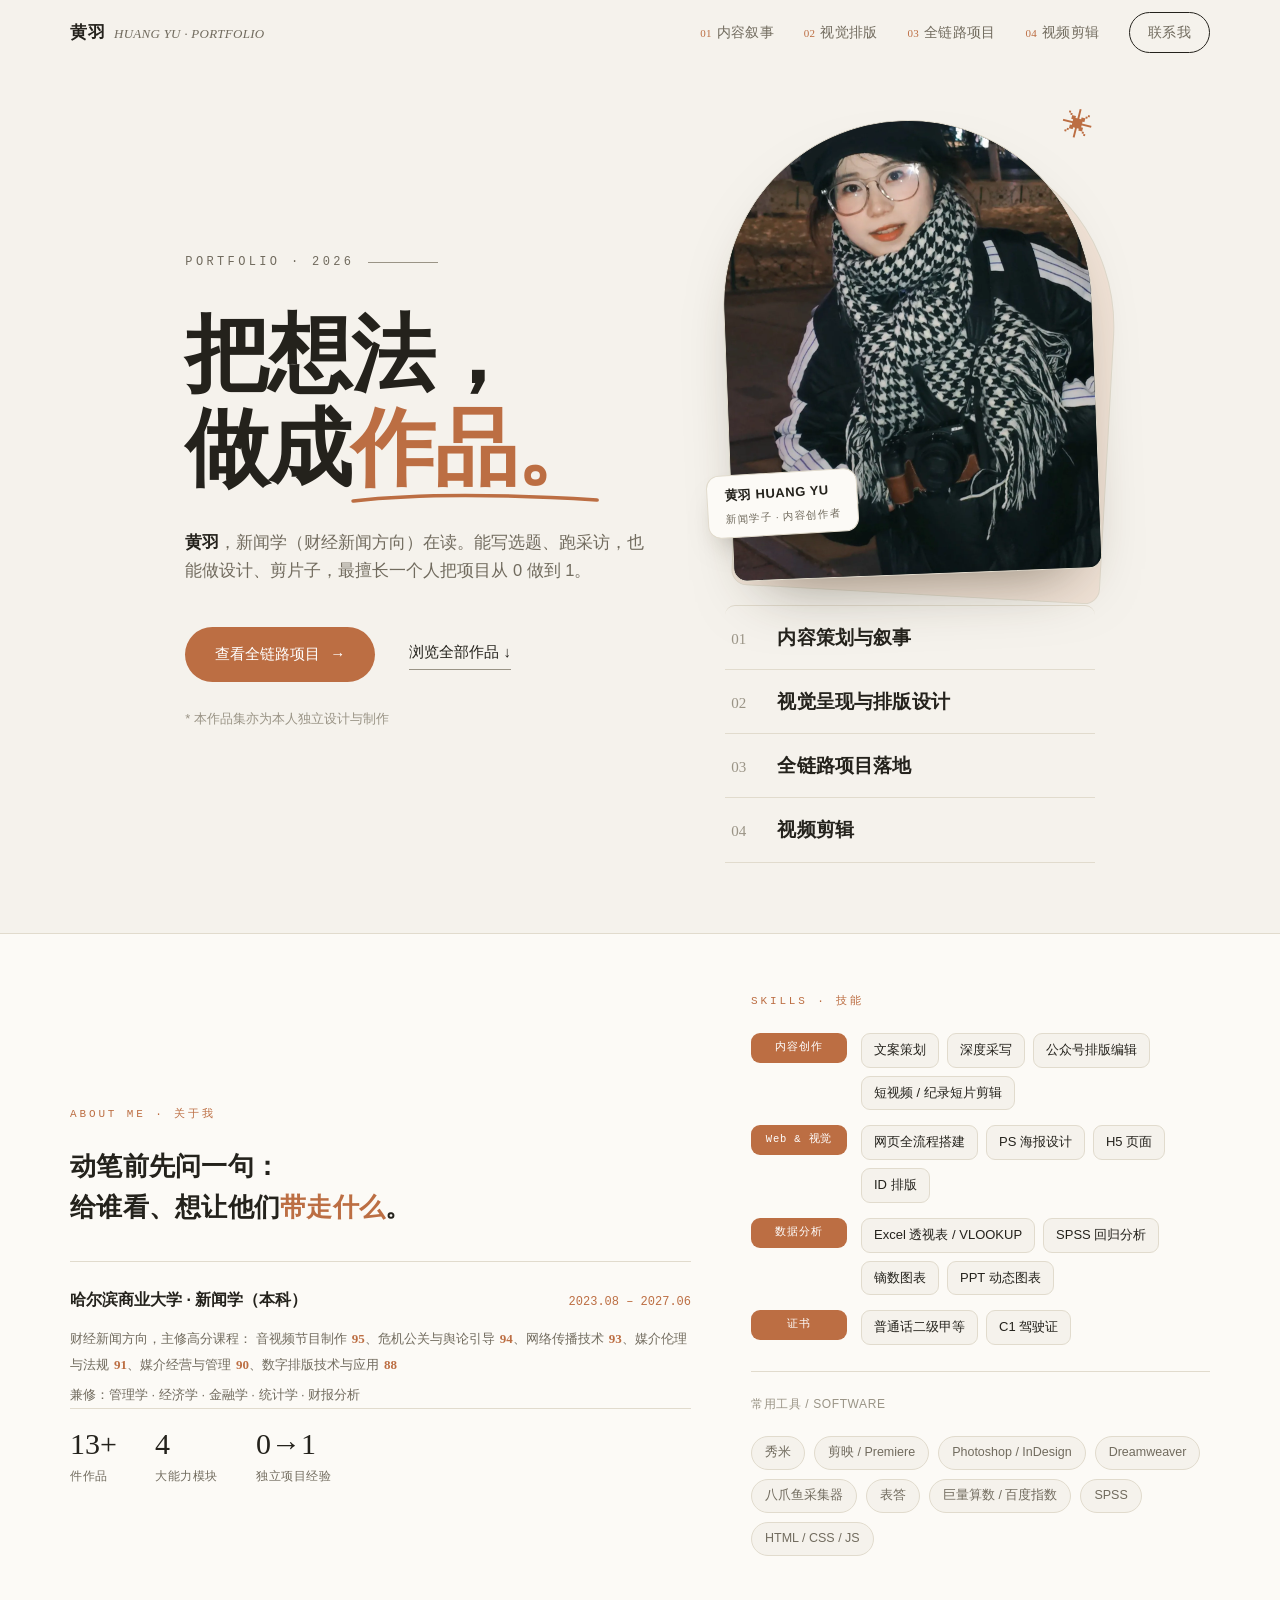
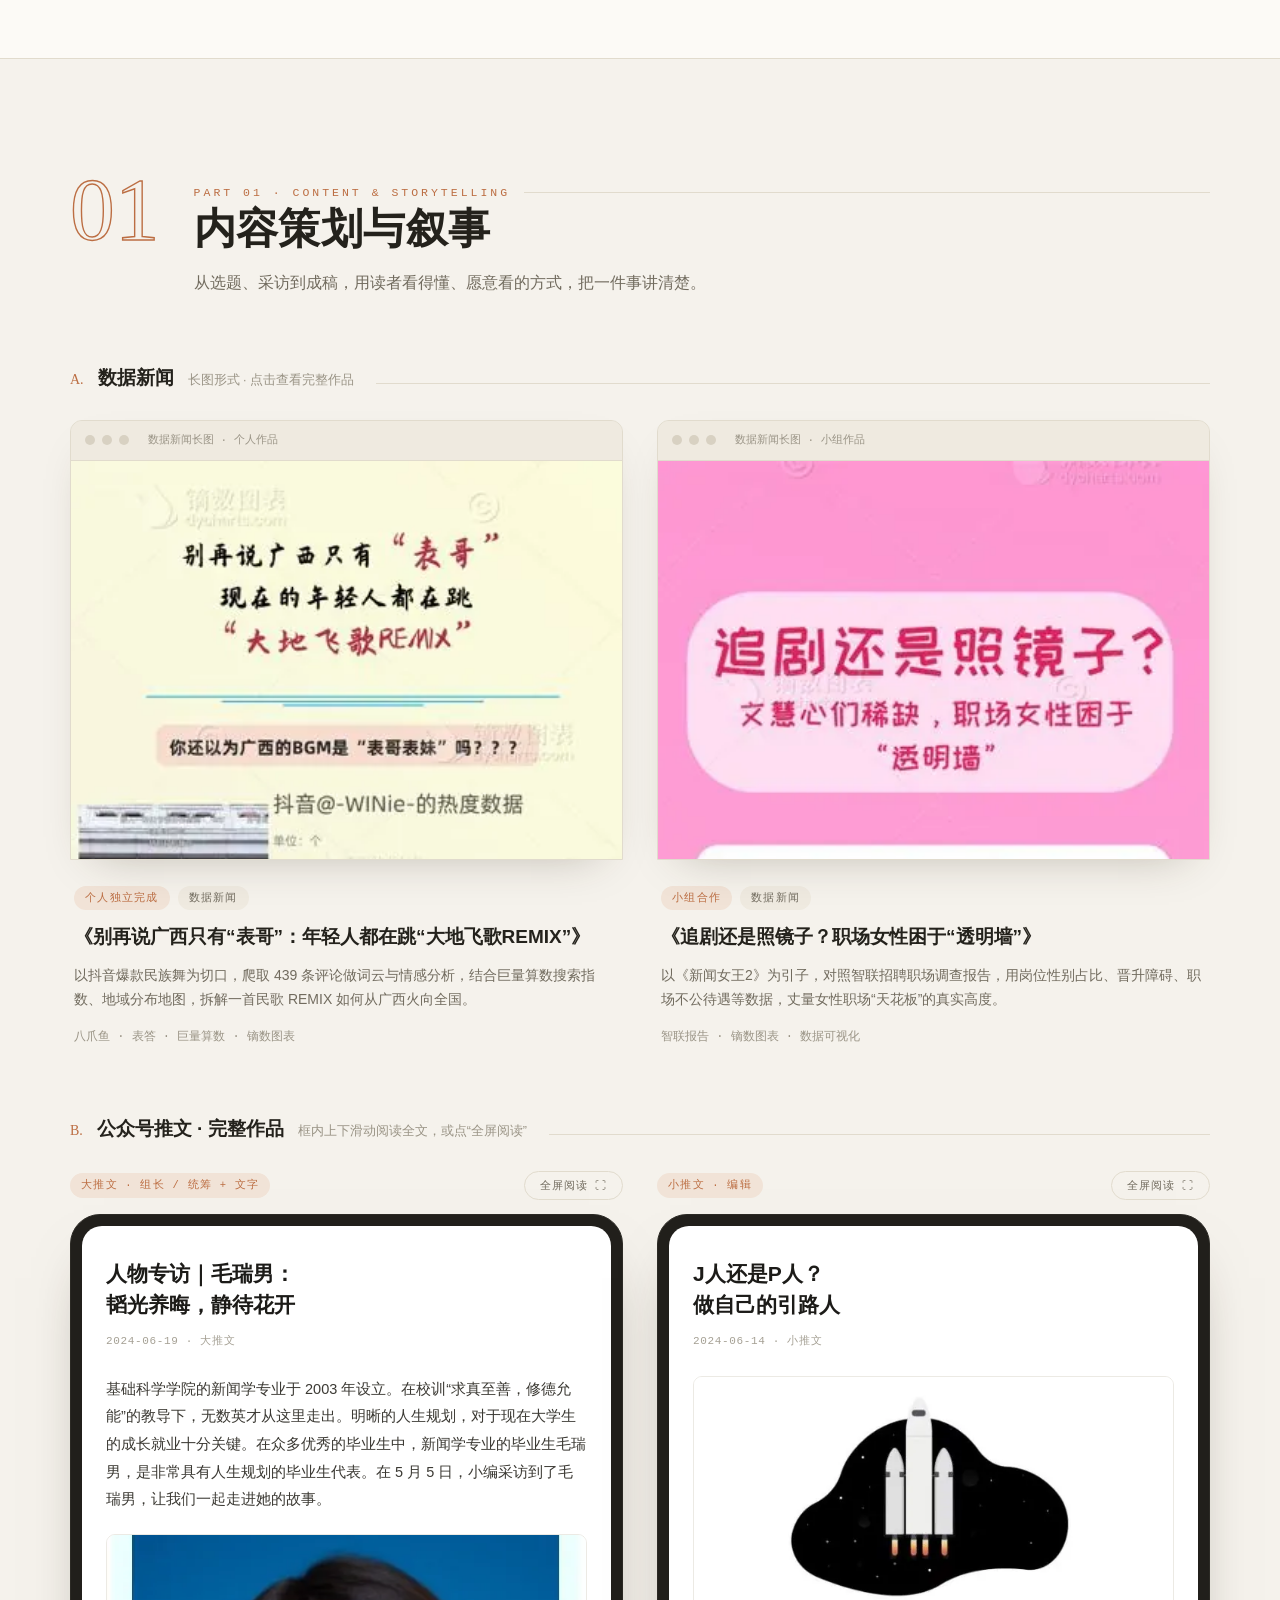
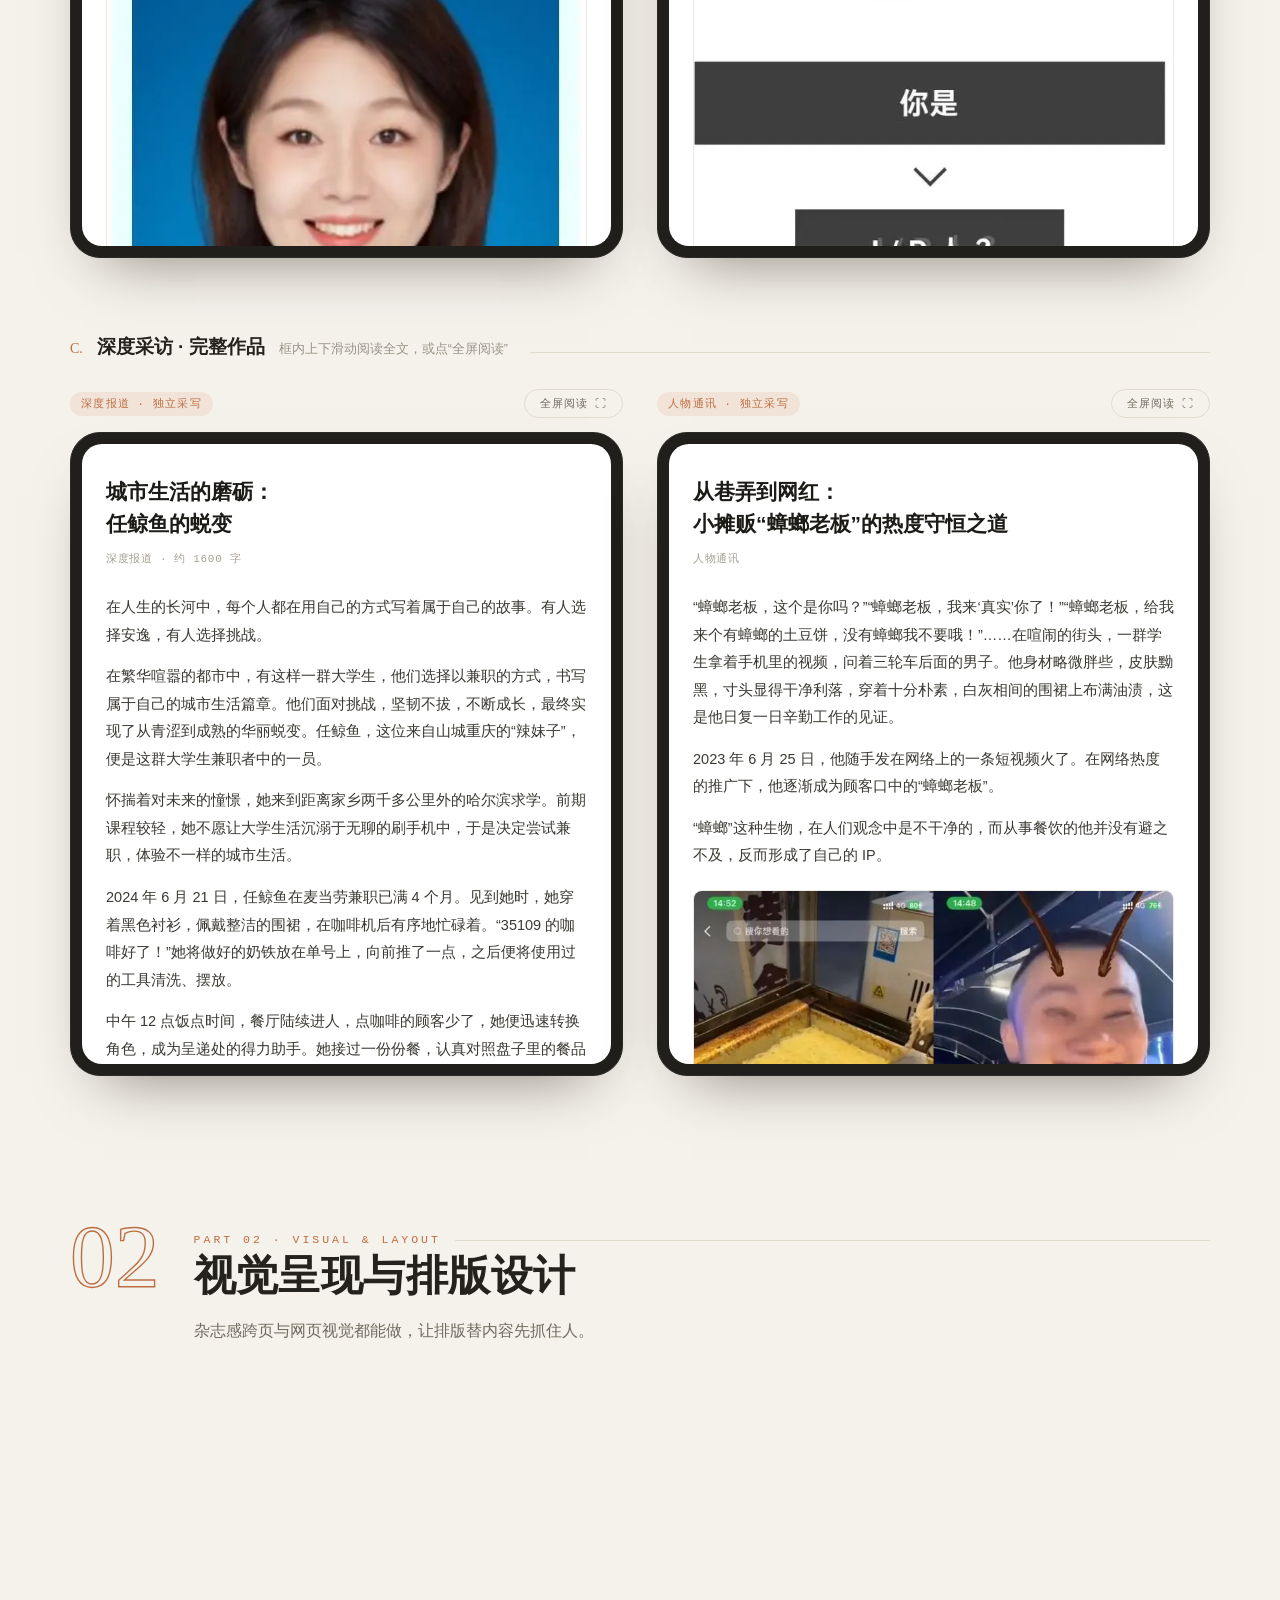
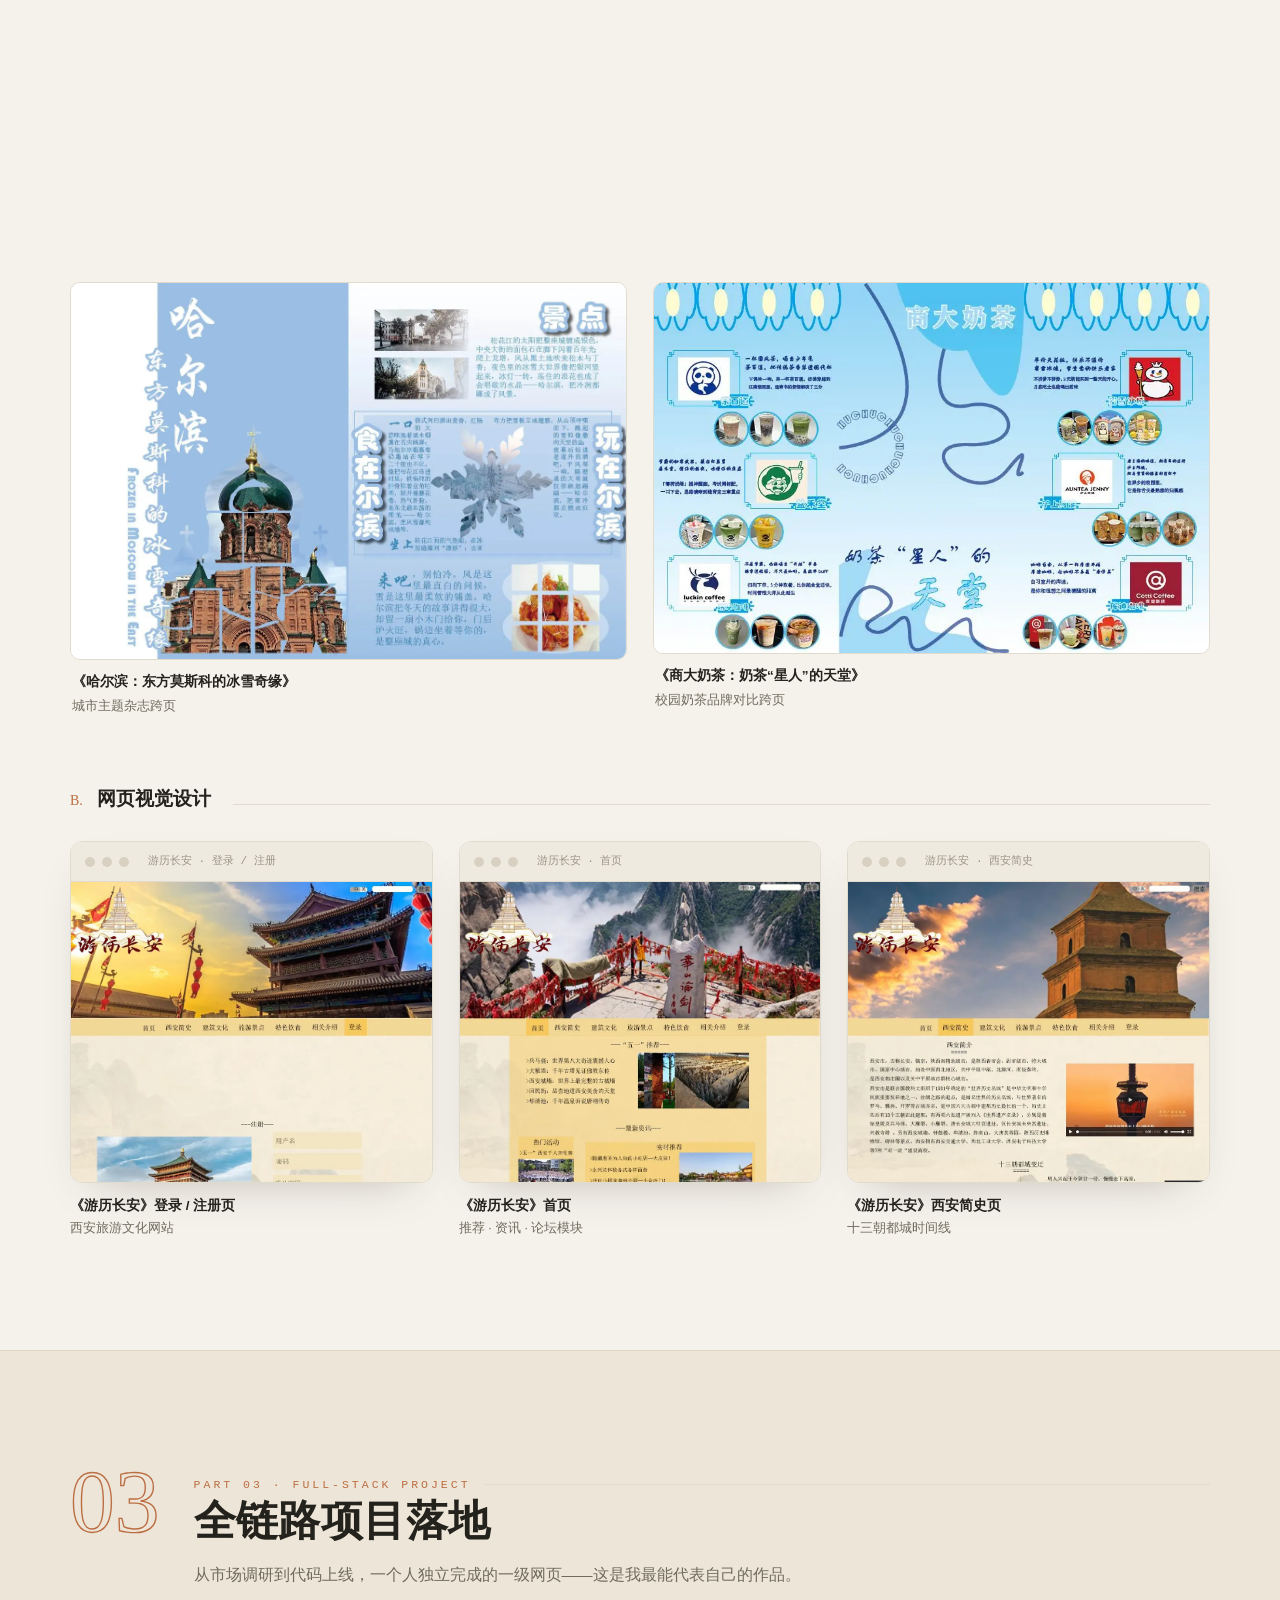
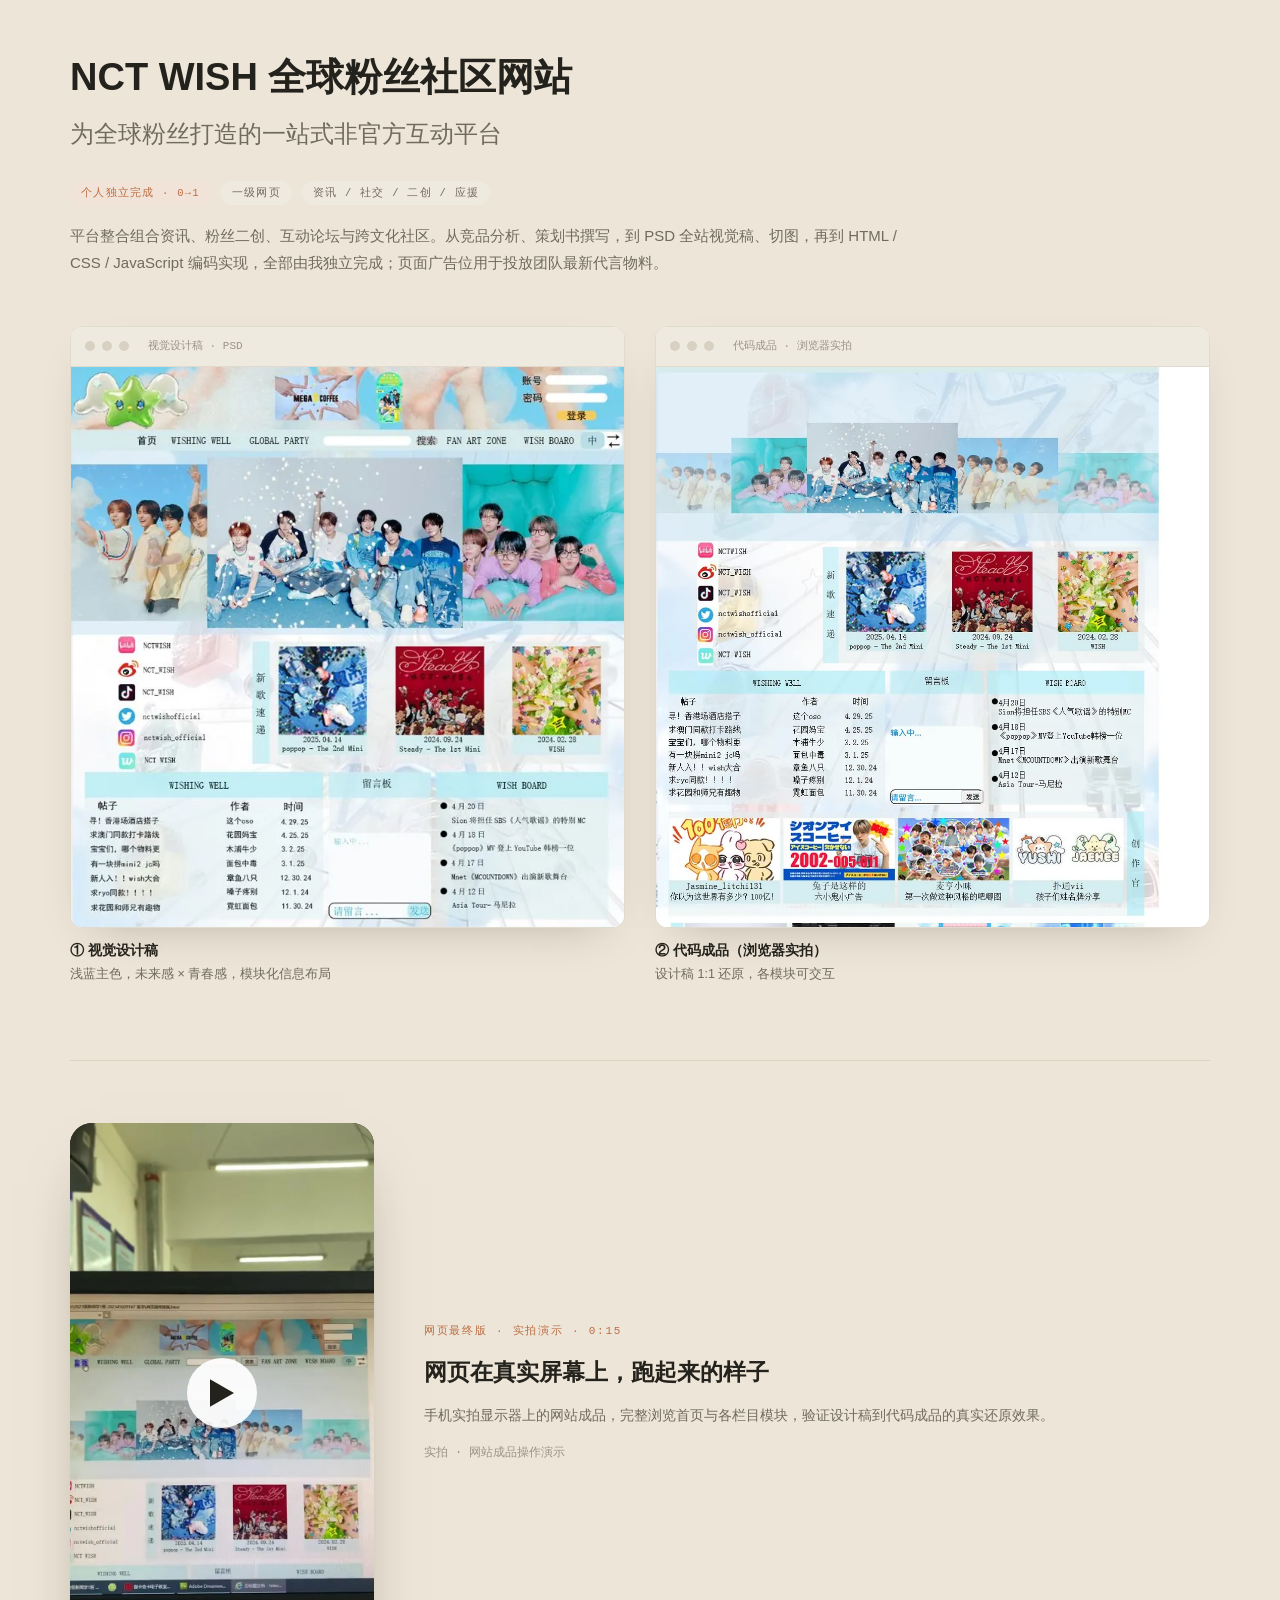
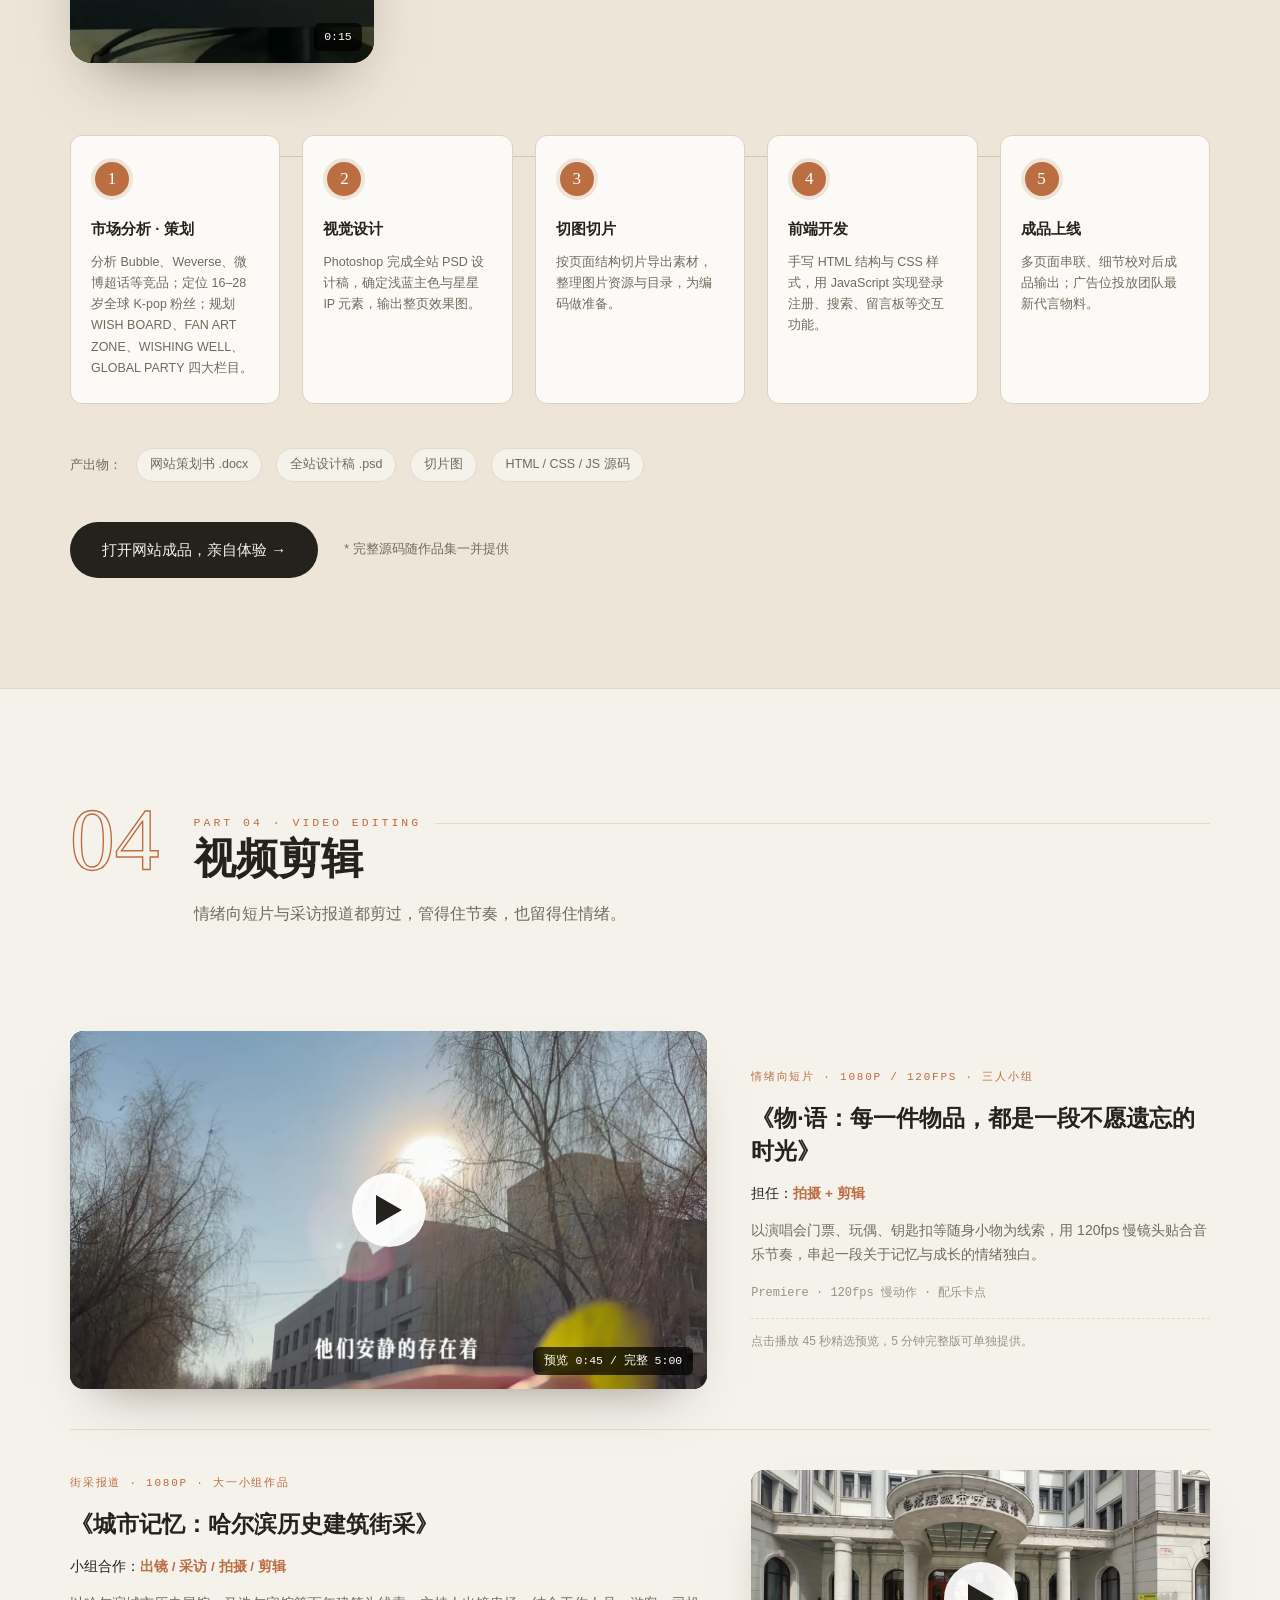
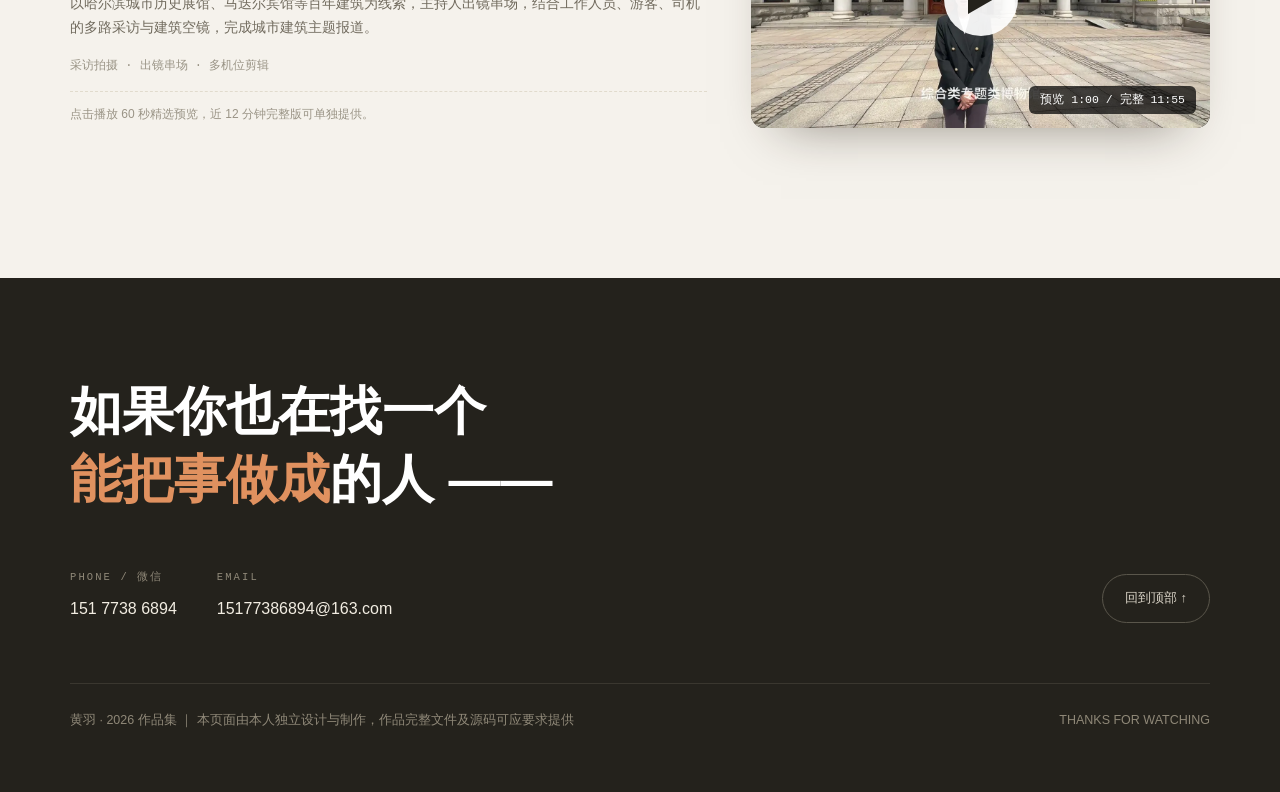
==== index.html @ f3704610 "Add files via upload" ====
<!DOCTYPE html>
<html lang="zh-CN">
<head>
<meta charset="UTF-8" />
<meta name="viewport" content="width=device-width, initial-scale=1.0" />
<title>黄羽 · 作品集</title>
<style>
:root{
  --paper:#F5F2EC;
  --paper-2:#EFEAE0;
  --card:#FCFAF6;
  --ink:#24221C;
  --ink-2:#716B5E;
  --ink-3:#9A9486;
  --line:#E1DBCD;
  --accent:#BC6E43;
  --accent-2:#9C572F;
  --accent-soft:#F1E3D7;
  --band:#EDE5D8;
  --serif:Georgia,"Times New Roman","Songti SC",serif;
  --sans:"PingFang SC","Hiragino Sans GB","Microsoft YaHei","Helvetica Neue",sans-serif;
  --mono:Consolas,"SF Mono",monospace;
}
*{margin:0;padding:0;box-sizing:border-box}
html{scroll-behavior:smooth}
body{
  font-family:var(--sans);
  background:var(--paper);
  color:var(--ink);
  font-size:16px;line-height:1.75;
  -webkit-font-smoothing:antialiased;
  overflow-x:hidden;
}
::selection{background:var(--accent);color:#fff}
img{display:block;max-width:100%}
a{color:inherit;text-decoration:none}
.wrap{max-width:1200px;margin:0 auto;padding:0 30px}

/* ---------- nav ---------- */
nav{
  position:fixed;top:0;left:0;right:0;z-index:90;
  height:66px;display:flex;align-items:center;
  transition:background .35s,box-shadow .35s,height .35s;
  border-bottom:1px solid transparent;
}
nav.scrolled{
  background:rgba(245,242,236,.86);
  backdrop-filter:blur(14px);
  border-bottom:1px solid var(--line);
  height:58px;
}
.nav-inner{width:100%;max-width:1200px;margin:0 auto;padding:0 30px;display:flex;align-items:center;justify-content:space-between}
.logo{font-weight:700;letter-spacing:.06em;font-size:17px}
.logo span{font-family:var(--serif);font-style:italic;font-weight:400;font-size:13px;color:var(--ink-2);margin-left:8px;letter-spacing:.02em}
.nav-links{display:flex;gap:30px;align-items:center}
.nav-links a{font-size:14px;color:var(--ink-2);position:relative;transition:color .25s;letter-spacing:.02em}
.nav-links a:hover{color:var(--ink)}
.nav-links a .n{font-family:var(--serif);font-size:11px;color:var(--accent);margin-right:5px}
.nav-contact{border:1px solid var(--ink);padding:7px 18px;font-size:13px;border-radius:40px;transition:.25s}
.nav-contact:hover{background:var(--ink);color:var(--paper)}

/* ---------- hero ---------- */
.hero{min-height:100vh;display:flex;align-items:center;padding:120px 0 70px;position:relative}
.hero-grid{display:grid;grid-template-columns:1.12fr .88fr;gap:70px;align-items:center;width:100%}
.kicker{display:flex;align-items:center;gap:14px;font-family:var(--mono);font-size:12px;letter-spacing:.28em;color:var(--ink-2);margin-bottom:34px}
.kicker::after{content:"";height:1px;width:70px;background:var(--ink-3)}
.hero h1{font-size:clamp(42px,6.6vw,84px);line-height:1.12;font-weight:700;letter-spacing:-.015em}
.hero h1 .ul{position:relative;display:inline-block;color:var(--accent)}
.hero h1 .ul svg{position:absolute;left:0;right:0;bottom:-10px;width:100%;height:14px}
.hero-sub{margin-top:32px;color:var(--ink-2);font-size:16.5px;max-width:470px}
.hero-sub b{color:var(--ink);font-weight:600}
.hero-btns{margin-top:42px;display:flex;align-items:center;gap:34px}
.btn-primary{background:var(--accent);color:#fff;padding:14px 30px;border-radius:40px;font-size:15px;display:inline-flex;align-items:center;gap:10px;transition:.25s}
.btn-primary:hover{background:var(--accent-2);transform:translateY(-2px)}
.btn-primary .arr{transition:transform .25s}
.btn-primary:hover .arr{transform:translateX(4px)}
.btn-ghost{font-size:15px;color:var(--ink);display:inline-flex;gap:8px;align-items:center;border-bottom:1px solid var(--ink-3);padding-bottom:3px;transition:.25s}
.btn-ghost:hover{color:var(--accent);border-color:var(--accent)}
.hero-note{margin-top:26px;font-size:13px;color:var(--ink-3)}

.index-list{border-top:1px solid var(--line)}
.index-list a{display:flex;align-items:baseline;gap:18px;padding:21px 6px;border-bottom:1px solid var(--line);transition:.25s;position:relative}
.index-list a:hover{padding-left:18px}
.index-list a:hover .il-title{color:var(--accent)}
.il-num{font-family:var(--serif);font-size:15px;color:var(--ink-3);min-width:28px}
.il-title{font-size:19px;font-weight:600;letter-spacing:.01em;transition:color .25s}
.il-tag{margin-left:auto;font-family:var(--mono);font-size:10px;letter-spacing:.15em;color:var(--accent);border:1px solid var(--accent);padding:2px 9px;border-radius:30px}
.il-arrow{opacity:0;transform:translateX(-6px);transition:.25s;color:var(--accent)}
.index-list a:hover .il-arrow{opacity:1;transform:translateX(0)}

/* ---------- about band ---------- */
.about{border-top:1px solid var(--line);border-bottom:1px solid var(--line);background:var(--card)}
.about-grid{display:grid;grid-template-columns:1.15fr .85fr;gap:60px;padding:58px 0;align-items:center}
.about-quote{font-size:clamp(20px,2.2vw,26px);line-height:1.6;font-weight:600;letter-spacing:.01em}
.about-quote em{font-style:normal;color:var(--accent);position:relative}
.about-tools{display:flex;flex-wrap:wrap;gap:9px;margin-bottom:22px}
.chip{font-size:12.5px;color:var(--ink-2);border:1px solid var(--line);background:var(--paper);padding:5px 13px;border-radius:30px}
.chip.dark{background:var(--ink);color:var(--paper);border-color:var(--ink)}
.about-stats{display:flex;gap:38px;padding-top:20px;border-top:1px solid var(--line)}
.stat .v{font-family:var(--serif);font-size:30px;line-height:1}
.stat .l{font-size:12px;color:var(--ink-2);margin-top:7px;letter-spacing:.05em}

/* ---------- section common ---------- */
section.block{padding:110px 0}
.sec-head{display:grid;grid-template-columns:auto 1fr;gap:0 34px;align-items:start;margin-bottom:64px}
.sec-num{font-family:var(--serif);font-size:clamp(56px,7vw,96px);line-height:.9;color:transparent;-webkit-text-stroke:1.4px var(--accent);grid-row:span 2}
.sec-top{display:flex;align-items:center;gap:14px;font-family:var(--mono);font-size:11.5px;letter-spacing:.26em;color:var(--accent);padding-top:14px}
.sec-top::after{content:"";flex:1;height:1px;background:var(--line)}
.sec-title{font-size:clamp(28px,3.6vw,42px);font-weight:700;letter-spacing:.01em;line-height:1.25}
.sec-desc{grid-column:2;color:var(--ink-2);font-size:15.5px;max-width:620px;margin-top:14px}

.sub-head{display:flex;align-items:baseline;gap:14px;margin:64px 0 26px}
.sub-head h3{font-size:19px;font-weight:700}
.sub-head .sn{font-family:var(--serif);color:var(--accent);font-size:14px}
.sub-head::after{content:"";flex:1;height:1px;background:var(--line);margin-left:8px}
.sub-head .hint{font-size:12.5px;color:var(--ink-3);font-weight:400}

/* browser / phone frames */
.browser{border:1px solid var(--line);border-radius:12px;overflow:hidden;background:#fff;box-shadow:0 18px 44px -26px rgba(60,50,30,.35)}
.browser-bar{height:40px;background:var(--paper-2);display:flex;align-items:center;gap:7px;padding:0 14px;border-bottom:1px solid var(--line)}
.browser-bar i{width:10px;height:10px;border-radius:50%;background:#D8D1C2;display:block}
.browser-bar .url{margin-left:12px;font-size:11px;color:var(--ink-3);font-family:var(--mono)}

/* feature cards */
.feat-grid{display:grid;grid-template-columns:1fr 1fr;gap:34px}
.feat-card .poster-frame{height:440px;overflow:hidden;position:relative;cursor:pointer;background:var(--paper-2)}
.feat-card .poster-frame img{width:100%;transition:transform .6s ease}
.feat-card .poster-frame:hover img{transform:translateY(calc(-100% + 440px));transition:transform 6s linear}
.scroll-hint{position:absolute;left:50%;bottom:14px;transform:translateX(-50%);background:rgba(36,34,28,.78);color:#fff;font-size:11px;padding:5px 13px;border-radius:30px;letter-spacing:.05em;opacity:0;transition:.3s}
.feat-card .poster-frame:hover .scroll-hint{opacity:1}
.feat-body{padding:26px 4px 0}
.tag-row{display:flex;gap:8px;margin-bottom:13px;flex-wrap:wrap}
.tag{font-family:var(--mono);font-size:10.5px;letter-spacing:.12em;color:var(--accent);background:var(--accent-soft);padding:3px 11px;border-radius:30px}
.tag.gray{color:var(--ink-2);background:var(--paper-2)}
.feat-body h4{font-size:19px;line-height:1.5;font-weight:700;margin-bottom:11px}
.feat-body p{font-size:14px;color:var(--ink-2)}
.feat-body .tools{margin-top:15px;font-size:12px;color:var(--ink-3);font-family:var(--mono)}

/* mini cards */
.mini-grid{display:grid;grid-template-columns:repeat(4,1fr);gap:24px}
.mini-card{border:1px solid var(--line);border-radius:12px;overflow:hidden;background:var(--card);transition:.3s;cursor:pointer}
.mini-card:hover{transform:translateY(-5px);box-shadow:0 20px 40px -24px rgba(60,50,30,.4)}
.mini-card .mc-img{height:250px;overflow:hidden;background:var(--paper-2)}
.mini-card .mc-img img{width:100%;height:100%;object-fit:cover;object-position:top center;transition:transform .5s}
.mini-card:hover .mc-img img{transform:scale(1.05)}
.mc-body{padding:17px 18px 20px}
.mc-body h5{font-size:15px;line-height:1.5;font-weight:700;margin-bottom:7px}
.mc-body p{font-size:12.5px;color:var(--ink-2);line-height:1.65}
.mc-body .meta{font-family:var(--mono);font-size:10.5px;color:var(--accent);margin-bottom:8px;letter-spacing:.08em}

/* visual gallery */
.mag-grid{display:grid;grid-template-columns:repeat(12,1fr);gap:26px}
.mag-item{cursor:pointer;transition:.3s}
.mag-item:hover{transform:translateY(-4px)}
.mag-item .frame{overflow:hidden;border-radius:10px;border:1px solid var(--line);background:#fff}
.mag-item img{width:100%;transition:transform .55s}
.mag-item:hover img{transform:scale(1.04)}
.mag-item .cap{font-size:12.5px;color:var(--ink-2);margin-top:10px;padding-left:2px}
.mag-item .cap b{color:var(--ink);font-weight:600;display:block;font-size:13.5px;margin-bottom:2px}
.w7{grid-column:span 7}.w5{grid-column:span 5}.w6{grid-column:span 6}
.web-grid{display:grid;grid-template-columns:repeat(3,1fr);gap:26px}
.web-card .browser .shot{height:300px;overflow:hidden}
.web-card .browser .shot img{width:100%}
.web-card{cursor:pointer}
.web-card .cap{font-size:12.5px;color:var(--ink-2);margin-top:11px}
.web-card .cap b{display:block;color:var(--ink);font-size:13.5px}

/* ---------- key project band ---------- */
.band{background:var(--band);border-top:1px solid #DED5C5;border-bottom:1px solid #DED5C5}
.band .sec-num{-webkit-text-stroke:1.4px var(--accent)}
.key-meta{display:flex;gap:10px;flex-wrap:wrap;margin:26px 0 8px}
.key-showcase{display:grid;grid-template-columns:1fr 1fr;gap:30px;margin-top:50px}
.key-showcase .browser .shot{height:560px;overflow:hidden}
.key-showcase .browser .shot img{width:100%}
.key-showcap{font-size:12.5px;color:var(--ink-2);margin-top:11px}
.key-showcap b{display:block;color:var(--ink);font-size:13.5px;margin-bottom:2px}
.process{margin-top:72px;position:relative}
.process-line{position:absolute;top:21px;left:2%;right:2%;height:1px;background:#CFC5B2}
.process-grid{display:grid;grid-template-columns:repeat(5,1fr);gap:22px;position:relative}
.pstep{background:var(--card);border:1px solid #DCD2C0;border-radius:12px;padding:22px 20px 24px;position:relative}
.pstep .pn{width:42px;height:42px;border-radius:50%;background:var(--accent);color:#fff;font-family:var(--serif);font-size:17px;display:flex;align-items:center;justify-content:center;margin-bottom:16px;border:4px solid var(--band)}
.pstep h5{font-size:15px;font-weight:700;margin-bottom:9px}
.pstep p{font-size:12.5px;color:var(--ink-2);line-height:1.7}
.deliver{margin-top:44px;display:flex;align-items:center;gap:14px;flex-wrap:wrap}
.deliver .dl-label{font-size:13px;color:var(--ink-2)}
.key-cta{margin-top:40px;display:flex;align-items:center;gap:26px;flex-wrap:wrap}
.btn-dark{background:var(--ink);color:var(--paper);padding:15px 32px;border-radius:40px;font-size:15px;display:inline-flex;gap:11px;align-items:center;transition:.25s}
.btn-dark:hover{background:var(--accent);transform:translateY(-2px)}
.key-note{font-size:12.5px;color:var(--ink-2)}

/* ---------- video ---------- */
.vid-card{display:grid;grid-template-columns:1.25fr .9fr;gap:44px;align-items:center;padding:40px 0;border-bottom:1px solid var(--line)}
.vid-card:last-child{border-bottom:none}
.vid-card.flip .vid-media{order:2}
.vid-media{position:relative;border-radius:14px;overflow:hidden;aspect-ratio:16/9;cursor:pointer;background:#111;box-shadow:0 26px 50px -30px rgba(40,30,15,.5)}
.vid-media img{width:100%;height:100%;object-fit:cover;transition:transform .5s,opacity .3s}
.vid-media:hover img{transform:scale(1.04)}
.play-btn{position:absolute;top:50%;left:50%;transform:translate(-50%,-50%);width:74px;height:74px;border-radius:50%;background:rgba(255,255,255,.92);display:flex;align-items:center;justify-content:center;transition:.25s}
.vid-media:hover .play-btn{background:var(--accent)}
.vid-media:hover .play-btn svg path{fill:#fff}
.vid-duration{position:absolute;right:14px;bottom:14px;background:rgba(0,0,0,.72);color:#fff;font-size:11.5px;padding:4px 11px;border-radius:6px;font-family:var(--mono)}
.vid-media video{width:100%;height:100%;object-fit:cover;background:#000}
.vid-info .meta{font-family:var(--mono);font-size:11px;letter-spacing:.16em;color:var(--accent);margin-bottom:14px}
.vid-info h4{font-size:23px;font-weight:700;line-height:1.45;margin-bottom:14px}
.vid-info .role{font-size:13.5px;color:var(--ink);margin-bottom:12px}
.vid-info .role b{color:var(--accent);font-weight:600}
.vid-info p{font-size:14px;color:var(--ink-2);margin-bottom:16px}
.vid-info .tools{font-size:12px;color:var(--ink-3);font-family:var(--mono)}
.vid-info .full-note{margin-top:14px;font-size:12px;color:var(--ink-3);border-top:1px dashed var(--line);padding-top:12px}

/* ---------- footer ---------- */
footer{padding:100px 0 60px;background:var(--ink);color:#D9D3C6}
.foot-title{font-size:clamp(30px,4.4vw,52px);font-weight:700;line-height:1.3;color:#fff}
.foot-title em{font-style:normal;color:#E0915F}
.foot-grid{display:grid;grid-template-columns:1fr auto;gap:50px;margin-top:54px;align-items:end}
.foot-contact{display:flex;gap:40px;flex-wrap:wrap}
.fc-item .l{font-family:var(--mono);font-size:10.5px;letter-spacing:.2em;color:#8F8878;margin-bottom:9px}
.fc-item .v{font-size:16px;color:#F2EDE2}
.foot-note{margin-top:60px;padding-top:26px;border-top:1px solid #3A372F;font-size:12.5px;color:#8F8878;display:flex;justify-content:space-between;gap:20px;flex-wrap:wrap}
.totop{justify-self:end;border:1px solid #5A564B;border-radius:40px;padding:12px 22px;font-size:13px;color:#D9D3C6;transition:.25s;white-space:nowrap}
.totop:hover{background:#E0915F;border-color:#E0915F;color:#1C1A14}

/* ---------- lightbox ---------- */
.lightbox{position:fixed;inset:0;z-index:200;background:rgba(28,26,21,.9);backdrop-filter:blur(8px);display:none;align-items:center;justify-content:center;flex-direction:column}
.lightbox.open{display:flex}
.lb-img{max-width:92vw;max-height:82vh;border-radius:8px;box-shadow:0 40px 90px rgba(0,0,0,.5)}
.lb-cap{color:#D9D3C6;font-size:13.5px;margin-top:18px;max-width:70vw;text-align:center}
.lb-cap b{color:#fff}
.lb-close{position:absolute;top:26px;right:32px;color:#D9D3C6;font-size:34px;cursor:pointer;line-height:1;background:none;border:none;font-family:var(--serif)}
.lb-nav{position:absolute;top:50%;transform:translateY(-50%);color:#D9D3C6;font-size:44px;cursor:pointer;background:none;border:none;padding:30px;transition:color .2s}
.lb-nav:hover{color:#E0915F}
.lb-prev{left:10px}.lb-next{right:10px}
.lb-counter{position:absolute;bottom:26px;left:50%;transform:translateX(-50%);font-family:var(--mono);font-size:11.5px;color:#8F8878;letter-spacing:.15em}

/* ---------- hero portrait (designed) ---------- */
.portrait-art{position:relative;max-width:372px;margin:0 auto}
.pa-shape{position:absolute;inset:22px -18px -20px 18px;background:var(--accent-soft);border:1px solid var(--line);border-radius:190px 190px 16px 16px;transform:rotate(3.2deg)}
.pa-photo{position:relative;border-radius:190px 190px 14px 14px;overflow:hidden;border:1px solid var(--line);box-shadow:0 32px 64px -32px rgba(50,40,20,.55);transform:rotate(-2.2deg);aspect-ratio:1608/1980;background:#222}
.pa-photo img{width:100%;height:100%;object-fit:cover}
.pa-tag{position:absolute;left:-18px;bottom:40px;background:var(--card);border:1px solid var(--line);border-radius:13px;padding:9px 17px;box-shadow:0 16px 32px -18px rgba(50,40,20,.55);transform:rotate(-3.4deg);font-size:13px;font-weight:700;letter-spacing:.04em;z-index:2}
.pa-tag span{display:block;font-size:10.5px;color:var(--ink-2);font-weight:400;letter-spacing:.06em;margin-top:2px}
.pa-star{position:absolute;top:-10px;right:2px;font-size:31px;color:var(--accent);transform:rotate(14deg);line-height:1;z-index:2}
.hero .index-list{margin-top:30px;border-radius:10px}
.hero .index-list a{padding:15px 6px}

/* ---------- about / skills ---------- */
.about-label{font-family:var(--mono);font-size:11px;letter-spacing:.26em;color:var(--accent);margin-bottom:22px}
.edu-block{margin-top:32px;border-top:1px solid var(--line);padding-top:24px}
.edu-head{display:flex;justify-content:space-between;gap:12px;flex-wrap:wrap;align-items:baseline}
.edu-head b{font-size:16px}
.edu-head .yr{font-family:var(--mono);font-size:12px;color:var(--accent)}
.edu-courses{margin-top:12px;font-size:13px;color:var(--ink-2);line-height:2}
.edu-courses .sc{color:var(--accent);font-family:var(--serif);font-weight:700;margin-left:5px}
.edu-courses .grp{display:block;margin-top:4px}
.skill-groups{display:flex;flex-direction:column;gap:15px}
.skill-group{display:grid;grid-template-columns:96px 1fr;gap:14px;align-items:start}
.sg-label{font-family:var(--mono);font-size:10.5px;letter-spacing:.08em;color:#fff;background:var(--accent);border-radius:9px;text-align:center;padding:7px 4px;line-height:1.5}
.sg-items{display:flex;flex-wrap:wrap;gap:8px}
.sg-items span{font-size:13px;color:var(--ink);background:var(--paper);border:1px solid var(--line);border-radius:9px;padding:5px 12px}
.about-tools{margin-top:26px;padding-top:22px;border-top:1px solid var(--line)}
.about-tools .at-t{font-size:12px;color:var(--ink-3);margin-bottom:12px;letter-spacing:.05em}

/* ---------- full articles ---------- */
.article-grid{display:grid;grid-template-columns:1fr 1fr;gap:34px}
.article-card .art-head{display:flex;align-items:center;justify-content:space-between;gap:12px;margin-bottom:14px}
.art-expand{font-family:var(--mono);font-size:11px;letter-spacing:.08em;color:var(--ink-2);background:transparent;border:1px solid var(--line);border-radius:30px;padding:6px 15px;cursor:pointer;transition:.25s}
.art-expand:hover{color:#fff;background:var(--accent);border-color:var(--accent)}
.article-frame{border:1px solid #2C2A25;border-radius:30px;padding:11px;background:#211F1B;box-shadow:0 30px 60px -34px rgba(40,30,15,.6)}
.article-scroll{height:620px;overflow-y:auto;background:#fff;border-radius:20px;scrollbar-width:thin}
.article-content{padding:32px 24px 42px;font-size:14.5px;line-height:1.9;color:#3B3933}
.ac-title{font-size:21px;font-weight:700;color:#1C1B18;line-height:1.5}
.ac-date{font-size:11px;color:#A5A094;margin:10px 0 24px;font-family:var(--mono);letter-spacing:.06em}
.article-content p{margin-bottom:14px}
.article-content p b{color:#1C1B18}
.ac-sec{display:flex;align-items:center;gap:10px;margin:30px 0 16px;font-size:16px;font-weight:700;color:#1C1B18}
.ac-sec .n{background:var(--accent);color:#fff;font-family:var(--serif);font-size:13px;border-radius:8px;padding:2px 11px}
.ac-fig{margin:20px 0}
.ac-fig img{width:100%;border-radius:9px;border:1px solid #ECEAE4}
.ac-fig figcaption{font-size:11.5px;color:#A5A094;text-align:center;margin-top:8px}
.ac-resume{background:#F7F4EE;border:1px solid #ECE7DC;border-radius:11px;padding:17px 19px;font-size:13px;line-height:2.05;color:#5A564B;margin:18px 0}
.ac-resume b{color:#1C1B18}
.ac-kw{display:grid;grid-template-columns:1fr 1fr;gap:11px;margin:18px 0}
.ac-kw .col{border-radius:11px;padding:15px 16px;font-size:12.5px;line-height:1.95;color:#4A473F}
.ac-kw .j{background:#EEF2F6}
.ac-kw .p{background:#F4F0EA}
.ac-kw h6{font-size:13px;margin-bottom:8px;color:#1C1B18}
.ac-iv{border-left:3px solid var(--accent);background:#FAF7F2;border-radius:0 11px 11px 0;padding:13px 17px;margin:15px 0;font-size:13px;line-height:1.9;color:#5A564B}
.ac-iv b{display:block;color:var(--accent);font-family:var(--mono);font-size:11px;letter-spacing:.1em;margin-bottom:7px}
.ac-end{text-align:center;margin-top:28px;color:#A5A094;font-size:13px;letter-spacing:.2em}
.ac-credits{border-top:1px dashed #E1DCD2;margin-top:18px;padding-top:15px;font-size:12px;color:#8A8578;line-height:2.1}

/* article fullscreen modal */
.art-modal{position:fixed;inset:0;z-index:210;background:rgba(245,242,236,.96);backdrop-filter:blur(10px);display:none;overflow-y:auto}
.art-modal.open{display:block}
.am-body{max-width:660px;margin:5vh auto 8vh;background:#fff;border:1px solid var(--line);border-radius:18px;padding:48px 46px;box-shadow:0 40px 90px -40px rgba(50,40,20,.4)}
.am-close{position:fixed;top:26px;right:34px;width:48px;height:48px;border-radius:50%;border:1px solid var(--line);background:var(--card);color:var(--ink);font-size:26px;cursor:pointer;line-height:1;font-family:var(--serif);z-index:212}
.am-close:hover{background:var(--accent);color:#fff;border-color:var(--accent)}

/* ---------- webfinal vertical video ---------- */
.webfinal{display:grid;grid-template-columns:auto 1fr;gap:50px;align-items:center;margin-top:74px;border-top:1px solid #DCD2C0;padding-top:62px}
.wf-media{position:relative;aspect-ratio:9/16;height:540px;border-radius:22px;overflow:hidden;cursor:pointer;background:#111;box-shadow:0 30px 60px -30px rgba(40,30,15,.55)}
.wf-media img{width:100%;height:100%;object-fit:cover}
.wf-media video{width:100%;height:100%;object-fit:cover;background:#000}
.wf-media .play-btn{position:absolute;top:50%;left:50%;transform:translate(-50%,-50%);width:70px;height:70px;border-radius:50%;background:rgba(255,255,255,.92);display:flex;align-items:center;justify-content:center}
.wf-media:hover .play-btn{background:var(--accent)}
.wf-media:hover .play-btn svg path{fill:#fff}
.wf-media .vid-duration{position:absolute;right:12px;bottom:12px;background:rgba(0,0,0,.72);color:#fff;font-size:11.5px;padding:4px 10px;border-radius:6px;font-family:var(--mono)}

/* ---------- reveal ---------- */
.rv{opacity:0;transform:translateY(26px);transition:opacity .85s cubic-bezier(.22,.61,.36,1),transform .85s cubic-bezier(.22,.61,.36,1)}
.rv.in{opacity:1;transform:none}

/* ---------- responsive ---------- */
@media (max-width:960px){
  .hero-grid{grid-template-columns:1fr;gap:48px}
  .about-grid{grid-template-columns:1fr;gap:34px}
  .feat-grid{grid-template-columns:1fr}
  .mini-grid{grid-template-columns:1fr 1fr}
  .key-showcase{grid-template-columns:1fr}
  .process-grid{grid-template-columns:1fr 1fr}
  .process-line{display:none}
  .vid-card{grid-template-columns:1fr;gap:26px}
  .vid-card.flip .vid-media{order:0}
  .foot-grid{grid-template-columns:1fr}
  .w7,.w5,.w6{grid-column:span 12}
  .web-grid{grid-template-columns:1fr}
  .article-grid{grid-template-columns:1fr}
  .webfinal{grid-template-columns:1fr;gap:30px;justify-items:center}
  .wf-media{height:480px}
  .skill-group{grid-template-columns:1fr;gap:8px}
  .sg-label{padding:6px}
  .am-body{padding:36px 24px;margin:4vh 16px 8vh}
  .nav-links a span.txt{display:none}
}
@media (max-width:560px){
  .mini-grid{grid-template-columns:1fr}
  .process-grid{grid-template-columns:1fr}
  .wrap,.nav-inner{padding-left:18px;padding-right:18px}
  .nav-links{gap:16px}
  .nav-contact{display:none}
}
</style>
</head>
<body>

<nav id="nav">
  <div class="nav-inner">
    <div class="logo">黄羽<span>HUANG YU · PORTFOLIO</span></div>
    <div class="nav-links">
      <a href="#s1"><span class="n">01</span><span class="txt">内容叙事</span></a>
      <a href="#s2"><span class="n">02</span><span class="txt">视觉排版</span></a>
      <a href="#s3"><span class="n">03</span><span class="txt">全链路项目</span></a>
      <a href="#s4"><span class="n">04</span><span class="txt">视频剪辑</span></a>
      <a href="#contact" class="nav-contact">联系我</a>
    </div>
  </div>
</nav>

<!-- HERO -->
<header class="hero">
  <div class="wrap">
    <div class="hero-grid">
      <div class="rv in">
        <div class="kicker">PORTFOLIO · 2026</div>
        <h1>把想法，<br/>做成<span class="ul">作品。<svg viewBox="0 0 200 14" preserveAspectRatio="none"><path d="M2 9 C 50 2, 120 2, 198 8" stroke="#BC6E43" stroke-width="3.5" fill="none" stroke-linecap="round"/></svg></span></h1>
        <p class="hero-sub"><b>黄羽</b>，新闻学（财经新闻方向）在读。能写选题、跑采访，也能做设计、剪片子，最擅长一个人把项目从 0 做到 1。</p>
        <div class="hero-btns">
          <a href="#s3" class="btn-primary">查看全链路项目 <span class="arr">→</span></a>
          <a href="#s1" class="btn-ghost">浏览全部作品 ↓</a>
        </div>
        <p class="hero-note">* 本作品集亦为本人独立设计与制作</p>
      </div>
      <div class="rv in" style="transition-delay:.15s">
        <div class="portrait-art">
          <div class="pa-shape"></div>
          <div class="pa-photo"><img src="work-01.webp" alt="黄羽"/></div>
          <div class="pa-tag">黄羽 HUANG YU<span>新闻学子 · 内容创作者</span></div>
          <div class="pa-star">✳</div>
        </div>
        <div class="index-list">
          <a href="#s1"><span class="il-num">01</span><span class="il-title">内容策划与叙事</span><span class="il-arrow">→</span></a>
          <a href="#s2"><span class="il-num">02</span><span class="il-title">视觉呈现与排版设计</span><span class="il-arrow">→</span></a>
          <a href="#s3"><span class="il-num">03</span><span class="il-title">全链路项目落地</span><span class="il-arrow">→</span></a>
          <a href="#s4"><span class="il-num">04</span><span class="il-title">视频剪辑</span><span class="il-arrow">→</span></a>
        </div>
      </div>
    </div>
  </div>
</header>

<!-- ABOUT -->
<div class="about">
  <div class="wrap">
    <div class="about-grid">
      <div class="rv">
        <div class="about-label">ABOUT ME · 关于我</div>
        <p class="about-quote">动笔前先问一句：<br/>给谁看、想让他们<em>带走什么</em>。</p>
        <div class="edu-block">
          <div class="edu-head">
            <b>哈尔滨商业大学 · 新闻学（本科）</b>
            <span class="yr">2023.08 – 2027.06</span>
          </div>
          <div class="edu-courses">
            财经新闻方向，主修高分课程：
            音视频节目制作<span class="sc">95</span>、危机公关与舆论引导<span class="sc">94</span>、网络传播技术<span class="sc">93</span>、媒介伦理与法规<span class="sc">91</span>、媒介经营与管理<span class="sc">90</span>、数字排版技术与应用<span class="sc">88</span>
            <span class="grp">兼修：管理学 · 经济学 · 金融学 · 统计学 · 财报分析</span>
          </div>
        </div>
        <div class="about-stats">
          <div class="stat"><div class="v">13+</div><div class="l">件作品</div></div>
          <div class="stat"><div class="v">4</div><div class="l">大能力模块</div></div>
          <div class="stat"><div class="v">0→1</div><div class="l">独立项目经验</div></div>
        </div>
      </div>
      <div class="rv">
        <div class="about-label">SKILLS · 技能</div>
        <div class="skill-groups">
          <div class="skill-group">
            <div class="sg-label">内容创作</div>
            <div class="sg-items"><span>文案策划</span><span>深度采写</span><span>公众号排版编辑</span><span>短视频 / 纪录短片剪辑</span></div>
          </div>
          <div class="skill-group">
            <div class="sg-label">Web &amp; 视觉</div>
            <div class="sg-items"><span>网页全流程搭建</span><span>PS 海报设计</span><span>H5 页面</span><span>ID 排版</span></div>
          </div>
          <div class="skill-group">
            <div class="sg-label">数据分析</div>
            <div class="sg-items"><span>Excel 透视表 / VLOOKUP</span><span>SPSS 回归分析</span><span>镝数图表</span><span>PPT 动态图表</span></div>
          </div>
          <div class="skill-group">
            <div class="sg-label">证书</div>
            <div class="sg-items"><span>普通话二级甲等</span><span>C1 驾驶证</span></div>
          </div>
        </div>
        <div class="about-tools">
          <div class="at-t">常用工具 / SOFTWARE</div>
          <div class="about-tools" style="margin-top:0;padding-top:0;border-top:none;display:flex;flex-wrap:wrap;gap:9px">
            <span class="chip">秀米</span>
            <span class="chip">剪映 / Premiere</span>
            <span class="chip">Photoshop / InDesign</span>
            <span class="chip">Dreamweaver</span>
            <span class="chip">八爪鱼采集器</span>
            <span class="chip">表答</span>
            <span class="chip">巨量算数 / 百度指数</span>
            <span class="chip">SPSS</span>
            <span class="chip">HTML / CSS / JS</span>
          </div>
        </div>
      </div>
    </div>
  </div>
</div>

<!-- SECTION 01 -->
<section class="block" id="s1">
  <div class="wrap">
    <div class="sec-head rv">
      <div class="sec-num">01</div>
      <div class="sec-top">PART 01 · CONTENT &amp; STORYTELLING</div>
      <div class="sec-title">内容策划与叙事</div>
      <div class="sec-desc">从选题、采访到成稿，用读者看得懂、愿意看的方式，把一件事讲清楚。</div>
    </div>

    <div class="sub-head rv"><span class="sn">A.</span><h3>数据新闻</h3><span class="hint">长图形式 · 点击查看完整作品</span></div>
    <div class="feat-grid">
      <div class="feat-card rv">
        <div class="poster-frame browser" style="border-radius:12px 12px 0 0">
          <div class="browser-bar"><i></i><i></i><i></i><span class="url">数据新闻长图 · 个人作品</span></div>
          <img src="work-02.webp" data-full="work-03.webp" data-lb="dn" data-caption="《别再说广西只有“表哥”：年轻人都在跳“大地飞歌REMIX”》｜个人独立完成" alt="大地飞歌数据新闻"/>
          <span class="scroll-hint">悬停下滑预览 ↑↓</span>
        </div>
        <div class="feat-body">
          <div class="tag-row"><span class="tag">个人独立完成</span><span class="tag gray">数据新闻</span></div>
          <h4>《别再说广西只有“表哥”：年轻人都在跳“大地飞歌REMIX”》</h4>
          <p>以抖音爆款民族舞为切口，爬取 439 条评论做词云与情感分析，结合巨量算数搜索指数、地域分布地图，拆解一首民歌 REMIX 如何从广西火向全国。</p>
          <div class="tools">八爪鱼 · 表答 · 巨量算数 · 镝数图表</div>
        </div>
      </div>

      <div class="feat-card rv">
        <div class="poster-frame browser" style="border-radius:12px 12px 0 0">
          <div class="browser-bar"><i></i><i></i><i></i><span class="url">数据新闻长图 · 小组作品</span></div>
          <img src="work-04.webp" data-full="work-05.webp" data-lb="dn" data-caption="《追剧还是照镜子？职场女性困于“透明墙”》｜小组合作" alt="职场女性数据新闻"/>
          <span class="scroll-hint">悬停下滑预览 ↑↓</span>
        </div>
        <div class="feat-body">
          <div class="tag-row"><span class="tag">小组合作</span><span class="tag gray">数据新闻</span></div>
          <h4>《追剧还是照镜子？职场女性困于“透明墙”》</h4>
          <p>以《新闻女王2》为引子，对照智联招聘职场调查报告，用岗位性别占比、晋升障碍、职场不公待遇等数据，丈量女性职场“天花板”的真实高度。</p>
          <div class="tools">智联报告 · 镝数图表 · 数据可视化</div>
        </div>
      </div>
    </div>

    <div class="sub-head rv"><span class="sn">B.</span><h3>公众号推文 · 完整作品</h3><span class="hint">框内上下滑动阅读全文，或点“全屏阅读”</span></div>
    <div class="article-grid">
      <div class="article-card rv">
        <div class="art-head">
          <span class="tag">大推文 · 组长 / 统筹 + 文字</span>
          <button class="art-expand" data-art="art-da">全屏阅读 ⛶</button>
        </div>
        <div class="article-frame">
          <div class="article-scroll">
            <div class="article-content" id="art-da">
              <div class="ac-title">人物专访｜毛瑞男：<br/>韬光养晦，静待花开</div>
              <div class="ac-date">2024-06-19 · 大推文</div>
              <p>基础科学学院的新闻学专业于 2003 年设立。在校训“求真至善，修德允能”的教导下，无数英才从这里走出。明晰的人生规划，对于现在大学生的成长就业十分关键。在众多优秀的毕业生中，新闻学专业的毕业生毛瑞男，是非常具有人生规划的毕业生代表。在 5 月 5 日，小编采访到了毛瑞男，让我们一起走进她的故事。</p>
              <figure class="ac-fig"><img src="work-06.webp" alt="毛瑞男证件照"/><figcaption>我校优秀校友 · 新闻学专业 毛瑞男</figcaption></figure>
              <div class="ac-resume">
                <b>中国共产党党员，经济学博士，硕士生导师</b><br/>
                2010.9–2014.6　哈尔滨商业大学 新闻学，文学学士学位<br/>
                2014.9–2017.6　哈尔滨商业大学 产业经济学，经济学硕士学位<br/>
                2017.9–2021.6　哈尔滨商业大学 产业经济学，经济学博士学位<br/>
                博士毕业后，现于广东海洋大学任教。硕博期间，在《科教导刊》《人民论坛》《学术前沿》《哈尔滨商业大学学报》等发表多篇期刊。
              </div>
              <p>在小编与毛瑞男学姐的交流中了解到，她的本科专业是新闻学，硕博是产业经济学。对于她跨专业考研上岸、从新闻到经济跨越之大，小编对其更来了兴趣。</p>
              <div class="ac-sec"><span class="n">01</span>稳打稳扎，锲而不舍</div>
              <figure class="ac-fig"><img src="work-07.webp" alt="毕业典礼发言"/><figcaption>毛瑞男在博士毕业典礼上发言</figcaption></figure>
              <p>哈尔滨商业大学新闻学专业与其他不同，在于它更偏向财经新闻，因此新闻学学生在本科阶段会学习一些经济学基础课程。对于这样微浅的经济学基础，“对于培养经济学的思维逻辑是远远不够的”，毛瑞男回答道。在浅薄的经济学基础上，她稳打稳扎，进一步深耕，她锲而不舍的精神，是她成功路上的助力。跨专业考研本身就是个巨大挑战，是对新领域的学习，除了要解决备考中遇到的困难，还有上岸后随之而来的一系列问题。</p>
              <p>她谈到在备考期间，除了与无数经济学考研生作斗争，还在与自己作斗争。在图书馆备考时，萌生过打退堂鼓的想法——一个非经济学专业的学生，跨考是否是正确的选择？面对外界压力与自己偶尔不好的心态，她表示“还是要端正心态，基础薄弱就努力去学，遇到困难就横下心去解决”。</p>
              <p>在读研期间，她并未按部就班地学习，而是合理安排时间，劳逸结合，比方说跑步。她回忆起读书阶段时，“我读书的时候比较喜欢晨跑，后来就去跑马拉松，完赛时候的成就感还是蛮解压的。”正如朱光潜所说：“忙里偶然偷闲，闹中偶然觅静，于身于心，都有极大裨益。”在忙碌的学习生活中留出一些空白给自己，一方面积蓄能量，让自己更有力量前行，另一方面有时间反思、分析、判断、选择，让自己看清方向，知道主次，识别真伪。</p>
              <p>人生的旅途没有一帆风顺，除了备考期间的困难，毕业之后困难并未消失。她表示遇到了两个问题：一是从事工作的原因，要给学生上课，尤其是经济学，时效性比较强，就要不断补充新知识，这个过程需要不断学习；二是科研工作不能间断，要一直追踪学术前沿。</p>
              <figure class="ac-fig"><img src="work-08.webp" alt="毕业典礼现场"/><figcaption>毕业典礼现场</figcaption></figure>
              <p>除此之外，生活上也有些困难。毛瑞男本硕博期间都在哈尔滨商业大学，毕业后一路南下，从位于大陆北边的哈尔滨去到了位于大陆南边的广东湛江。对她来说，最大的挑战是南北方的差异，“一下子换到 4000 多公里外的地方，整个气候、饮食习惯都变了，确实需要一段时间适应。”地方差异是每个漂泊在外的孩子不可避免的。即使困难不断向她涌来，她仍然不轻易说放弃，而是坚持不懈，迎难而上。</p>
              <p>人生这趟旅途漫长而又短暂。在这趟旅途中，毛瑞男带着始终要学好的精神，为自己心仪的专业拼搏努力；在这趟孤独的旅程中，锲而不舍、坚持不懈的精神，使她不再孤单，鼓起勇气奋起拼搏！</p>
              <div class="ac-sec"><span class="n">02</span>明晰的人生规划</div>
              <p>人生不能盲目前行，好的人生离不开好的规划。毛瑞男表示，当大学老师应该是本科时候就立志成为的目标。本科期间，她便对未来有了明确目标；硕博期间目标更加明确，为之做了计划并努力。博士毕业后，毛瑞男进入广东海洋大学任教。问其有没有向经济学其他领域发展的计划时，她笑道，“因为喜欢学校的氛围，一直都是青春洋溢的。”恬静又充满朝气，浓厚的学术氛围，来来往往的年轻人，懵懂又充满求知欲的眼神，何尝不是毛瑞男的缩影。在她的努力下，她实现了自己的目标。</p>
              <p>对于刚步入大学的大学生来说，他们刚刚结束了青春岁月中一场重要的考试，但它并非人生中最沸腾的一页。因此，大学期间不该碌碌无为、混沌度日，而是站在新起点上，拿起手中的画笔，在画卷上不断打草稿，在自己的人生道路上画出更多浓墨重彩的篇章。记住，画笔始终在你们手中，未来的道路由你们自己来书写。</p>
              <div class="ac-sec"><span class="n">03</span>未来工作展望</div>
              <p>在任大学教师这几年中，毛瑞男表示，“我在商大 11 年的求学之路受到了许多老师的关心和照顾，我现在努力把曾经感受到的温暖与爱传递给我的学生们。”提到对之后工作的展望，她表示要终身学习、不断自我提升，正如前文谈到的“经济学时效性比较强，就要不断补充新知识，这个过程需要不断学习”，唯有不断补充新知识，才能更好地教导学生。在教师这条路上，做有温度的引路人，做言传身教的引路人。承师恩，传师志。</p>
              <figure class="ac-fig"><img src="work-09.webp" alt="毕业合影"/><figcaption>毛瑞男与学生的毕业照</figcaption></figure>
              <p>毛瑞男从新闻学到经济学，毕业再到就职工作，一路走来，全情投入，锲而不舍，不忘初心，不断践行着“求真至善，修德允能”的校训。教师这条路并不难走，她稳打稳扎，一步一个脚印地去实现自己的理想，为无数商大新闻学子树立了榜样。希望毛瑞男学姐优秀且努力的求学经历，能激励商大新闻学子，在自己的人生道路上渐入佳境！</p>
              <div class="ac-end">— END —</div>
              <div class="ac-credits">
                文字｜黄羽、韩定坤、何佳怡<br/>
                图片｜黄羽、韩定坤、何佳怡、曾政玲、刘嘉丽、寸灵垚、侯鑫志<br/>
                指导教师｜刘杨
              </div>
            </div>
          </div>
        </div>
      </div>

      <div class="article-card rv">
        <div class="art-head">
          <span class="tag">小推文 · 编辑</span>
          <button class="art-expand" data-art="art-xiao">全屏阅读 ⛶</button>
        </div>
        <div class="article-frame">
          <div class="article-scroll">
            <div class="article-content" id="art-xiao">
              <div class="ac-title">J人还是P人？<br/>做自己的引路人</div>
              <div class="ac-date">2024-06-14 · 小推文</div>
              <figure class="ac-fig"><img src="work-10.webp" alt="你是J人还是P人"/></figure>
              <p>你知道 MBTI 吗？你知道自己是什么人格吗？你是 J 人还是 P 人？MBTI，一种人格类型理论模型，悄然之间在新一代年轻人之间流传开来，每一个人都抱着好奇，点开网站探索属于自己的人格。</p>
              <p>当我们知道自己的人格之后，对生活有什么改变吗？人格测试给我们带来了什么呢？小编带着以上问题去往每一个不同的年轻人之中采访，寻找答案，也将同样的问题抛给内心的自己。形形色色的答案绘就了每一个人对自己人生的畅想，亦是对人生的歌叹。</p>
              <p>安东尼说过一句话：“不管昨夜经历了怎样的泣不成声，早晨醒来这个城市依然车水马龙。”人生就是这样，不论每一天经历了什么、发现了什么，时光依旧匆匆，你也从未在人生这条路上轻易驻足。MBTI 的兴起是当代年轻人对自己内在的一种好奇、一种探寻，就好像我们小时候喜欢的星座、生肖、幸运数字等等。</p>
              <p>如果是一个 J 人，他会羡慕 P 人的自由自在吗？如果是一个 P 人，他会想要 J 人的计划缜密吗？我们总是希望通过这些事物来看清自己，但也因此陷入了刻板印象之中。就好像在各大短视频平台上看到的 MBTI 梗图那样，有多少人将自己代入进去直呼“是我没错了！”，之后就下意识地把梗图里的条条框框搬到自己身上。刻板印象层出不穷，甚至有人以 MBTI 去评判身边的亲人、同学、朋友。</p>
              <div class="ac-sec">关于 MBTI</div>
              <p>卡尔·古斯塔夫·荣格，瑞士心理学家，其所著《心理类型》论述了性格的一般态度类型和机能类型。迈尔斯·布里格斯类型指标（Myers-Briggs Type Indicator，MBTI）由美国作家伊莎贝尔·布里格斯·迈尔斯和她的母亲凯瑟琳·库克·布里格斯在荣格理论基础上，增加了判断和知觉两种类型，由此形成个性的四维八级特征，彼此结合构成十六个个性类型，编制成《迈尔斯·布里格斯类型指标》，把荣格的类型理论付诸实践。</p>
              <p>MBTI 测试内容都是迫选题，因为它源于荣格的“双极假设”，即我们不能同时进行思维和体验情感，或者不能同时吸收感觉又使用直觉。仅仅基于 MBTI 结果确定类型是不正确的，还需要后续访谈。</p>
              <p>这种理论可以帮助解释为什么不同的人对不同事物感兴趣、擅长不同工作，并且有时不能互相理解。世界五百强中，有 80% 的企业有 MBTI 应用经验。MBTI 主要应用于职业发展、职业咨询、团队建议、婚姻教育等方面，是目前国际上应用较广的人才甄别工具。</p>
              <p>人的性格倾向，就像分别使用自己的两只手写字，都可以写出来，但惯用的那只写出的会比另一只更好。每个人都会沿着自己所属的类型发展出个人行为、技巧和态度，每一种也都存在自己的潜能和潜在盲点。</p>
              <div class="ac-sec">J 人和 P 人的区别</div>
              <p>J 人和 P 人又被称为判断型偏好的人以及感知型偏好的人。</p>
              <p><b>感知型偏好（P）的人</b>，更喜欢不断搜集信息、体验生活、感知世界，不喜欢做决定，偏好宽松、自由、顺其自然的生活方式，更容易随遇而安，给人舒适的感觉。</p>
              <p><b>判断型偏好（J）的人</b>，更喜欢做判断、做决策、做各种计划且严格按计划行事，喜欢掌控和管理生活的方方面面，这样才有足够安全感，常给人认真严谨的感觉。</p>
              <div class="ac-kw">
                <div class="col j"><h6>（J）判断</h6>封闭定向；结构化、组织化；时间导向；决断，事情都有正误之分；喜欢命令、控制，反应迅速；喜欢完成任务；不善适应。</div>
                <div class="col p"><h6>（P）知觉</h6>开放定向；弹性化、自发化；探索和开放结局；好奇，喜欢收集新信息而不是做结论；喜欢观望，开始许多新项目但不完成；优柔寡断，易分散注意。</div>
              </div>
              <div class="ac-sec"><span class="n">03</span>采访实录</div>
              <p>采访中收获的答案众多，J 和 P 的差异显得越来越大。但问到对生活及未来规划时，有的 J 人说会感到计划的局限性；有的 P 人表示在试着向 J 人的计划性靠近。他们有的稳重务实，却也会在累的时候选择自由一把，暂时逃离计划之外；有的自由洒脱，却会在遇到困难时迅速做出规划，让头脑风暴充斥计划的每一角。</p>
              <div class="ac-iv"><b>受访者一 · ENFJ</b>“我觉得可能会更加倾向于哪一类的工作，减少一些不必要的麻烦。”<br/>该受访者是一名会计系班长，平常管理班中事务。会计专业需要谨慎、沉稳、有耐心的性格，她表示能在了解自己的 MBTI 后选择更适合也更喜欢的专业，是很满意的事；作为 J 人，组织管理让她承担班长职务时感到快乐。</div>
              <div class="ac-iv"><b>受访者二 · ENFJ</b>“毕竟它是对你性格的一种分析，让你更清楚地认识自己，也帮助你更好地做自我计划。”<br/>该受访者是哈小商艺玩文创工作室宣传部副部长。他认为能成为副部长离不开责任心强、组织力好、沟通能力好的性格；作为 J 人，MBTI 是更了解自己的方式，但对规划只起微弱作用，更多靠自己对现在生活和未来展望的计划引导前行。</div>
              <div class="ac-iv"><b>受访者三 · ENTP</b>“有一点帮助但不多。假如我想朝 J 人那边发展，就会强迫自己做一些计划，但通常还是比较顺其自然。”<br/>该受访者是金融系学生会成员、班级学习委员。她知道 J 和 P 的差距后会试着观察、模仿 J 人的习惯，认为这是把两者特点相融合的学习方法，帮助自己日后绽放光彩。</div>
              <div class="ac-iv"><b>受访者四 · INFP</b>“没有什么计划性，更加想到什么做什么，就保持本性嘛。”<br/>该受访者是前校艺术团新媒体部副部长。作为 P 人，参加喜欢的艺术团、参与艺术性活动让她很快活自在；看看天上的云，过平淡而又能保持自我的生活很快乐。被问会不会羡慕 J 人时答：“不会，因为我喜欢随性，做自己最好。”</div>
              <p>有的 P 人不会羡慕 J 人，那有的 J 人会羡慕 P 人吗？路远且长，愿我们都能做自己的阳光。</p>
              <p>人格、星座、生肖从来不是束缚人生的裹脚布，它们让我们更全面地认识自己、面对自己。不论是 J 人还是 P 人，我们都在丰富自己的同时，为未来的夜晚点亮一盏长明的引路灯，成为自己的引路人。</p>
              <p>最后愿我们都如黄永玉所说：“明确的爱，直接的厌恶，真诚的喜欢，站在太阳下的坦荡，大声无愧地称赞自己。”我们终将找到真实的、勇敢的自己。</p>
              <div class="ac-end">/ END /</div>
              <div class="ac-credits">
                文案｜韩定坤<br/>
                图片｜黄羽、韩定坤、刘嘉丽、寸灵垚、何佳怡、侯鑫志、曾政玲<br/>
                编辑｜韩定坤、黄羽　指导老师｜刘杨
              </div>
            </div>
          </div>
        </div>
      </div>
    </div>

    <div class="sub-head rv" style="margin-top:72px"><span class="sn">C.</span><h3>深度采访 · 完整作品</h3><span class="hint">框内上下滑动阅读全文，或点“全屏阅读”</span></div>
    <div class="article-grid">
      <div class="article-card rv">
        <div class="art-head">
          <span class="tag">深度报道 · 独立采写</span>
          <button class="art-expand" data-art="art-shendu">全屏阅读 ⛶</button>
        </div>
        <div class="article-frame">
          <div class="article-scroll">
            <div class="article-content" id="art-shendu">
              <div class="ac-title">城市生活的磨砺：<br/>任鲸鱼的蜕变</div>
              <div class="ac-date">深度报道 · 约 1600 字</div>
              <p>在人生的长河中，每个人都在用自己的方式写着属于自己的故事。有人选择安逸，有人选择挑战。</p>
              <p>在繁华喧嚣的都市中，有这样一群大学生，他们选择以兼职的方式，书写属于自己的城市生活篇章。他们面对挑战，坚韧不拔，不断成长，最终实现了从青涩到成熟的华丽蜕变。任鲸鱼，这位来自山城重庆的“辣妹子”，便是这群大学生兼职者中的一员。</p>
              <p>怀揣着对未来的憧憬，她来到距离家乡两千多公里外的哈尔滨求学。前期课程较轻，她不愿让大学生活沉溺于无聊的刷手机中，于是决定尝试兼职，体验不一样的城市生活。</p>
              <p>2024 年 6 月 21 日，任鲸鱼在麦当劳兼职已满 4 个月。见到她时，她穿着黑色衬衫，佩戴整洁的围裙，在咖啡机后有序地忙碌着。“35109 的咖啡好了！”她将做好的奶铁放在单号上，向前推了一点，之后便将使用过的工具清洗、摆放。</p>
              <p>中午 12 点饭点时间，餐厅陆续进人，点咖啡的顾客少了，她便迅速转换角色，成为呈递处的得力助手。她接过一份份餐，认真对照盘子里的餐品与单子是否一致，再把小料放在餐盘内，叫号“39602 的餐好了！”这样的工序重复了一遍又一遍。偶尔有来催餐的，她也耐心、温柔地告诉顾客再等一会儿，别着急。一切看来，她已经十分熟练。</p>
              <p>当谈及为什么选择麦当劳时，她笑着说：“从小就爱吃麦当劳，也经常在网上玩梗，说‘麦门！’，所以当我有兼职的想法时，第一反应就是麦当劳。”</p>
              <p>“3 月刚来的时候，我不是咖啡师，在后面炸薯条，那个冰冻薯条好重，根本抬不动，还有炸薯条的筐也好重，那一周我的手都是酸痛的。”</p>
              <p>“有一次一位顾客刚下单就过来催单，我们后面都还没收到消息，那顾客就对我发火，那时候真的好委屈，有点不想干了。”</p>
              <p>“6 月就升到咖啡师了，那时候心想终于逃出后厨了。”</p>
              <p>初入麦当劳，她在后厨炸薯条，面对沉重的冰冻薯条和炸筐，她的手一度酸痛不已；面对顾客的催单和发火，她也曾感到委屈和迷茫。但正是这些挑战，激发了她内心的不屈与斗志。</p>
              <p>随着时间推移，任鲸鱼逐渐适应了兼职生活。开学后的一次见面，她谈了很多这九个月兼职里的感受：“有时候会觉得很累，但想想好像还是非常有趣，好像没有获得什么实际的技能提升，但在个人层面又觉得获得了很多成长。”</p>
              <p>6 月结束后，她辞去麦当劳的兼职，回到重庆，在爸爸常喝茶的茶馆做了短短一个月兼职，学到一些基础茶艺，每天泡茶喝茶；离开是因为受不了茶馆的二手烟。</p>
              <figure class="ac-fig"><img src="work-11.webp" alt="麦当劳店员合影"/><figcaption>任鲸鱼与麦当劳部分店员合影（图源：任鲸鱼提供）</figcaption></figure>
              <p>9 月开学回到哈尔滨，任鲸鱼选择星巴克作为新的兼职地点。“我本身很喜欢玩经营类小游戏，上班的过程有点像在玩经营小游戏。”她坦言前 20 年对咖啡没什么认知，在麦当劳接触咖啡后，便想尝试星巴克。在星巴克里，师父对她很好、很有耐心，也有很多有趣的小伙伴，她学到了很多与咖啡相关的知识。</p>
              <p>回首这九个月的兼职经历，任鲸鱼感慨：“干服务业的活真的很锻炼人心态，陆陆续续兼职九个月，感觉我被磨炼得特别情绪稳定。”在麦当劳兼职的前一个月，很多东西都没学，她边学边做，不仅要忍受长时间站立和顾客挑剔，还要学会在繁忙中保持冷静和耐心。接下来的日子里，她开始主动学习沟通技巧，提升服务品质；在与同事的交流中学会团队合作与相互支持，在顾客的反馈中学会倾听与改进。</p>
              <p>对任鲸鱼而言，每一次兼职都是一次珍贵的人生体验，而非浪费时间。她用行动展现了大学生城市生活的新方式，诠释了城市生活的磨砺与蜕变。</p>
              <p>任鲸鱼的故事，是每一个在都市中奋斗的大学生的缩影。她用行动证明：兼职不止是为了生计，更是一种生活态度，一种对自我成长的追求。</p>
              <div class="ac-end">— END —</div>
              <div class="ac-credits">采写｜黄羽　指导教师｜刘杨</div>
            </div>
          </div>
        </div>
      </div>

      <div class="article-card rv">
        <div class="art-head">
          <span class="tag">人物通讯 · 独立采写</span>
          <button class="art-expand" data-art="art-tongxun">全屏阅读 ⛶</button>
        </div>
        <div class="article-frame">
          <div class="article-scroll">
            <div class="article-content" id="art-tongxun">
              <div class="ac-title">从巷弄到网红：<br/>小摊贩“蟑螂老板”的热度守恒之道</div>
              <div class="ac-date">人物通讯</div>
              <p>“蟑螂老板，这个是你吗？”“蟑螂老板，我来‘真实’你了！”“蟑螂老板，给我来个有蟑螂的土豆饼，没有蟑螂我不要哦！”……在喧闹的街头，一群学生拿着手机里的视频，问着三轮车后面的男子。他身材略微胖些，皮肤黝黑，寸头显得干净利落，穿着十分朴素，白灰相间的围裙上布满油渍，这是他日复一日辛勤工作的见证。</p>
              <p>2023 年 6 月 25 日，他随手发在网络上的一条短视频火了。在网络热度的推广下，他逐渐成为顾客口中的“蟑螂老板”。</p>
              <p>“蟑螂”这种生物，在人们观念中是不干净的，而从事餐饮的他并没有避之不及，反而形成了自己的 IP。</p>
              <figure class="ac-fig"><img src="work-12.webp" alt="爆火视频截图"/><figcaption>爆火视频与“蟑螂老板”称呼的来源（图源：“土豆鲨手”抖音账号）</figcaption></figure>
              <p>2023 年 8 月，蟑螂老板将一半摊位分给我卖豆浆，在此期间，我对他有了更进一步的了解。</p>
              <p>空闲时间里，他谈了谈对在小范围圈子里爆火的想法。他摘下被热油烫穿的手套，摸了摸冒出毛茬的头，说：“首先是高兴，其次感到意外，这意味着我能通过抖音这个平台，给我的摊子更多曝光。”</p>
              <p>随着一位小孩喊“蟑螂老板，给我来个土豆饼，不要辣！”，他又套上破破烂烂的手套，从露营椅上起来，右手拿夹子，将一块金黄的土豆饼塞入袋中递给小孩。下一秒他说“土豆丝没了，给我整整”。我挪了挪位置坐到他旁边，跟他一块整土豆丝：他洗完手拿起削皮工具快速给土豆脱皮，再拿起擦丝工具熟练地将土豆变成丝，之后又洗了一遍，换到另一个盆里让淀粉沉淀——这是土豆饼脆的前提。在完全暴露的环境下，卫生干不干净，顾客路过都能看见。</p>
              <p>饭点过后，我俩终于能歇一会。他从车里掏出“蟑螂”服装——三十多度的天，人们出门都要带把扇子，他却穿上更厚更热的衣服。“被看到，前期肯定得维持好这个 IP。”</p>
              <p>问他会不会担心“蟑螂”一词影响生意，他坐下来，说：“对蟑螂这个出圈的点我也没什么忌讳，因为确实达到了我想制造反差的效果。并且最近网络上也有很多蟑螂的可爱卡通形象，并非什么非常负面的形象。”</p>
              <figure class="ac-fig"><img src="work-13.webp" alt="cos蟑螂截图"/><figcaption>蟑螂老板 cos 蟑螂形象，参与网络热点拍摄（图源：“土豆鲨手”抖音账号）</figcaption></figure>
              <p>随着初高中生晚自习下课，晚高峰来了。许多学生站在摊子旁，看到他的蟑螂装扮都很高兴，他和学生们你一言我一语，在喧闹的街道融入到一块。</p>
              <p>每天收摊前，他会整些宵夜，打牌聊天放松。提到两个月前爆火的视频，他说突然爆火不容易，保持热度也不容易。为稳定“蟑螂土豆饼”这个 IP，他经常以 cos 蟑螂的形象去跟网络热点，以维持热度。</p>
              <p>2023 年，云南一网红的“恐龙抗狼”爆火，他便穿上蟑螂服参与热点拍摄，视频再次获得一定热度。</p>
              <p>七夕节时，他将土豆削成薄片，用牙签穿成一片固定，放入油锅，不一会儿金黄的“土豆玫瑰花”出锅。当天他将“土豆玫瑰花”作为赠品，并在微信群发小额红包，运气最佳者得此花。</p>
              <figure class="ac-fig"><img src="work-14.webp" alt="土豆玫瑰花"/><figcaption>七夕节制作的“土豆玫瑰花”（图源：“土豆鲨手”抖音账号）</figcaption></figure>
              <p>2024 年 10 月都安高中校运会，他作为赞助商赞助 2213 班土豆饼并与其合作，该班学生还为他录了小短片，在同学间的宣传让他的热度再次上升。</p>
              <figure class="ac-fig"><img src="work-15.webp" alt="校运会合作截图"/><figcaption>校运会赞助与合作短片（图源：“土豆鲨手”抖音账号）</figcaption></figure>
              <p>有时会有顾客在摊前坐下打牌聊天，从他们口中得知蟑螂老板带来许多快乐。“他穿蟑螂服很有喜感。”“有时候不买土豆饼，路过也会看一下他有没有穿蟑螂服。”“他的土豆饼便宜又好吃。”“跟蟑螂聊天很好玩，有时候就是想逗逗他。”……蟑螂老板对顾客的真诚，顾客都看在眼里。</p>
              <p>热度来得快、去得也快。在这个快节奏时代，蟑螂老板和他的小摊，通过对热点的合理运用，得以将热度持续。</p>
              <div class="ac-end">— END —</div>
              <div class="ac-credits">采写｜黄羽　指导教师｜杜紫薇</div>
            </div>
          </div>
        </div>
      </div>
    </div>
  </div>
</section>

<!-- SECTION 02 -->
<section class="block" id="s2" style="padding-top:30px">
  <div class="wrap">
    <div class="sec-head rv">
      <div class="sec-num">02</div>
      <div class="sec-top">PART 02 · VISUAL &amp; LAYOUT</div>
      <div class="sec-title">视觉呈现与排版设计</div>
      <div class="sec-desc">杂志感跨页与网页视觉都能做，让排版替内容先抓住人。</div>
    </div>

    <div class="sub-head rv"><span class="sn">A.</span><h3>杂志 / 画册排版</h3></div>
    <div class="mag-grid">
      <div class="mag-item w7 rv">
        <div class="frame"><img src="work-16.webp" data-lb="mag" data-caption="《金陵秋日 Citywalk 漫游指南》｜封面 / 钟山秋韵线" alt="金陵秋日指南1"/></div>
        <div class="cap"><b>《金陵秋日 Citywalk 漫游指南》</b>封面 · 钟山秋韵线</div>
      </div>
      <div class="mag-item w5 rv">
        <div class="frame"><img src="work-17.webp" data-lb="mag" data-caption="《金陵秋日 Citywalk 漫游指南》｜梧桐大道内页" alt="金陵秋日指南2"/></div>
        <div class="cap"><b>金陵秋日 · 内页</b>梧桐大道 · 拼贴手账风</div>
      </div>
      <div class="mag-item w6 rv">
        <div class="frame"><img src="work-18.webp" data-lb="mag" data-caption="《哈尔滨：东方莫斯科的冰雪奇缘》｜杂志跨页" alt="哈尔滨跨页"/></div>
        <div class="cap"><b>《哈尔滨：东方莫斯科的冰雪奇缘》</b>城市主题杂志跨页</div>
      </div>
      <div class="mag-item w6 rv">
        <div class="frame"><img src="work-19.webp" data-lb="mag" data-caption="《商大奶茶：奶茶“星人”的天堂》｜品牌对比跨页" alt="商大奶茶跨页"/></div>
        <div class="cap"><b>《商大奶茶：奶茶“星人”的天堂》</b>校园奶茶品牌对比跨页</div>
      </div>
    </div>

    <div class="sub-head rv"><span class="sn">B.</span><h3>网页视觉设计</h3></div>
    <div class="web-grid">
      <div class="web-card rv">
        <div class="browser">
          <div class="browser-bar"><i></i><i></i><i></i><span class="url">游历长安 · 登录 / 注册</span></div>
          <div class="shot"><img src="work-20.webp" data-lb="web" data-caption="《游历长安》登录 / 注册页" alt="游历长安登录页"/></div>
        </div>
        <div class="cap"><b>《游历长安》登录 / 注册页</b>西安旅游文化网站</div>
      </div>
      <div class="web-card rv">
        <div class="browser">
          <div class="browser-bar"><i></i><i></i><i></i><span class="url">游历长安 · 首页</span></div>
          <div class="shot"><img src="work-21.webp" data-lb="web" data-caption="《游历长安》首页" alt="游历长安首页"/></div>
        </div>
        <div class="cap"><b>《游历长安》首页</b>推荐 · 资讯 · 论坛模块</div>
      </div>
      <div class="web-card rv">
        <div class="browser">
          <div class="browser-bar"><i></i><i></i><i></i><span class="url">游历长安 · 西安简史</span></div>
          <div class="shot"><img src="work-22.webp" data-lb="web" data-caption="《游历长安》西安简史页" alt="游历长安西安简史"/></div>
        </div>
        <div class="cap"><b>《游历长安》西安简史页</b>十三朝都城时间线</div>
      </div>
    </div>
  </div>
</section>

<!-- SECTION 03 KEY PROJECT -->
<section class="block band" id="s3">
  <div class="wrap">
    <div class="sec-head rv">
      <div class="sec-num">03</div>
      <div class="sec-top">PART 03 · FULL-STACK PROJECT</div>
      <div class="sec-title">全链路项目落地</div>
      <div class="sec-desc">从市场调研到代码上线，一个人独立完成的一级网页——这是我最能代表自己的作品。</div>
    </div>

    <div class="rv">
      <h3 style="font-size:clamp(26px,3.2vw,38px);font-weight:700;line-height:1.35;max-width:820px">NCT WISH 全球粉丝社区网站<br/><span style="color:var(--ink-2);font-size:.62em;font-weight:500">为全球粉丝打造的一站式非官方互动平台</span></h3>
      <div class="key-meta">
        <span class="tag">个人独立完成 · 0→1</span>
        <span class="tag gray">一级网页</span>
        <span class="tag gray">资讯 / 社交 / 二创 / 应援</span>
      </div>
      <p style="color:var(--ink-2);max-width:860px;margin-top:18px;font-size:15px">平台整合组合资讯、粉丝二创、互动论坛与跨文化社区。从竞品分析、策划书撰写，到 PSD 全站视觉稿、切图，再到 HTML / CSS / JavaScript 编码实现，全部由我独立完成；页面广告位用于投放团队最新代言物料。</p>
    </div>

    <div class="key-showcase">
      <div class="rv">
        <div class="browser">
          <div class="browser-bar"><i></i><i></i><i></i><span class="url">视觉设计稿 · PSD</span></div>
          <div class="shot"><img src="work-23.webp" data-lb="key" data-caption="NCT WISH 网站 · PSD 全站视觉设计稿" alt="NCT设计稿"/></div>
        </div>
        <div class="key-showcap"><b>① 视觉设计稿</b>浅蓝主色，未来感 × 青春感，模块化信息布局</div>
      </div>
      <div class="rv">
        <div class="browser">
          <div class="browser-bar"><i></i><i></i><i></i><span class="url">代码成品 · 浏览器实拍</span></div>
          <div class="shot"><img src="work-24.webp" data-lb="key" data-caption="NCT WISH 网站 · 代码成品浏览器实拍" alt="NCT成品实拍"/></div>
        </div>
        <div class="key-showcap"><b>② 代码成品（浏览器实拍）</b>设计稿 1:1 还原，各模块可交互</div>
      </div>
    </div>

    <div class="webfinal rv">
      <div class="wf-media" data-video="clip-01.mp4">
        <img src="work-25.webp" alt="网页最终版演示封面"/>
        <div class="play-btn"><svg width="24" height="28" viewBox="0 0 26 30"><path d="M0 0 L26 15 L0 30 Z" fill="#24221C"/></svg></div>
        <span class="vid-duration">0:15</span>
      </div>
      <div class="vid-info">
        <div class="meta">网页最终版 · 实拍演示 · 0:15</div>
        <h4>网页在真实屏幕上，跑起来的样子</h4>
        <p>手机实拍显示器上的网站成品，完整浏览首页与各栏目模块，验证设计稿到代码成品的真实还原效果。</p>
        <div class="tools">实拍 · 网站成品操作演示</div>
      </div>
    </div>

    <div class="process rv">
      <div class="process-line"></div>
      <div class="process-grid">
        <div class="pstep">
          <div class="pn">1</div>
          <h5>市场分析 · 策划</h5>
          <p>分析 Bubble、Weverse、微博超话等竞品；定位 16–28 岁全球 K-pop 粉丝；规划 WISH BOARD、FAN ART ZONE、WISHING WELL、GLOBAL PARTY 四大栏目。</p>
        </div>
        <div class="pstep">
          <div class="pn">2</div>
          <h5>视觉设计</h5>
          <p>Photoshop 完成全站 PSD 设计稿，确定浅蓝主色与星星 IP 元素，输出整页效果图。</p>
        </div>
        <div class="pstep">
          <div class="pn">3</div>
          <h5>切图切片</h5>
          <p>按页面结构切片导出素材，整理图片资源与目录，为编码做准备。</p>
        </div>
        <div class="pstep">
          <div class="pn">4</div>
          <h5>前端开发</h5>
          <p>手写 HTML 结构与 CSS 样式，用 JavaScript 实现登录注册、搜索、留言板等交互功能。</p>
        </div>
        <div class="pstep">
          <div class="pn">5</div>
          <h5>成品上线</h5>
          <p>多页面串联、细节校对后成品输出；广告位投放团队最新代言物料。</p>
        </div>
      </div>
    </div>

    <div class="deliver rv">
      <span class="dl-label">产出物：</span>
      <span class="chip">网站策划书 .docx</span>
      <span class="chip">全站设计稿 .psd</span>
      <span class="chip">切片图</span>
      <span class="chip">HTML / CSS / JS 源码</span>
    </div>

    <div class="key-cta rv">
      <a class="btn-dark" href="nct-site/网页最终排版.html" target="_blank">打开网站成品，亲自体验 →</a>
      <span class="key-note">* 完整源码随作品集一并提供</span>
    </div>
  </div>
</section>

<!-- SECTION 04 VIDEO -->
<section class="block" id="s4">
  <div class="wrap">
    <div class="sec-head rv">
      <div class="sec-num">04</div>
      <div class="sec-top">PART 04 · VIDEO EDITING</div>
      <div class="sec-title">视频剪辑</div>
      <div class="sec-desc">情绪向短片与采访报道都剪过，管得住节奏，也留得住情绪。</div>
    </div>

    <div class="vid-card rv">
      <div class="vid-media" data-video="clip-02.mp4">
        <img src="work-26.webp" alt="物品记忆短片封面"/>
        <div class="play-btn"><svg width="26" height="30" viewBox="0 0 26 30"><path d="M0 0 L26 15 L0 30 Z" fill="#24221C"/></svg></div>
        <span class="vid-duration">预览 0:45 / 完整 5:00</span>
      </div>
      <div class="vid-info">
        <div class="meta">情绪向短片 · 1080P / 120FPS · 三人小组</div>
        <h4>《物·语：每一件物品，都是一段不愿遗忘的时光》</h4>
        <div class="role">担任：<b>拍摄 + 剪辑</b></div>
        <p>以演唱会门票、玩偶、钥匙扣等随身小物为线索，用 120fps 慢镜头贴合音乐节奏，串起一段关于记忆与成长的情绪独白。</p>
        <div class="tools">Premiere · 120fps 慢动作 · 配乐卡点</div>
        <div class="full-note">点击播放 45 秒精选预览，5 分钟完整版可单独提供。</div>
      </div>
    </div>

    <div class="vid-card flip rv">
      <div class="vid-media" data-video="clip-03.mp4">
        <img src="work-27.webp" alt="哈尔滨街采报道封面"/>
        <div class="play-btn"><svg width="26" height="30" viewBox="0 0 26 30"><path d="M0 0 L26 15 L0 30 Z" fill="#24221C"/></svg></div>
        <span class="vid-duration">预览 1:00 / 完整 11:55</span>
      </div>
      <div class="vid-info">
        <div class="meta">街采报道 · 1080P · 大一小组作品</div>
        <h4>《城市记忆：哈尔滨历史建筑街采》</h4>
        <div class="role">小组合作：<b>出镜 / 采访 / 拍摄 / 剪辑</b></div>
        <p>以哈尔滨城市历史展馆、马迭尔宾馆等百年建筑为线索，主持人出镜串场，结合工作人员、游客、司机的多路采访与建筑空镜，完成城市建筑主题报道。</p>
        <div class="tools">采访拍摄 · 出镜串场 · 多机位剪辑</div>
        <div class="full-note">点击播放 60 秒精选预览，近 12 分钟完整版可单独提供。</div>
      </div>
    </div>
  </div>
</section>

<!-- FOOTER -->
<footer id="contact">
  <div class="wrap">
    <div class="foot-title rv">如果你也在找一个<br/><em>能把事做成</em>的人 ——</div>
    <div class="foot-grid">
      <div class="foot-contact rv">
        <div class="fc-item">
          <div class="l">PHONE / 微信</div>
          <div class="v">151 7738 6894</div>
        </div>
        <div class="fc-item">
          <div class="l">EMAIL</div>
          <div class="v">15177386894@163.com</div>
        </div>
      </div>
      <a href="#top" class="totop rv">回到顶部 ↑</a>
    </div>
    <div class="foot-note">
      <span>黄羽 · 2026 作品集 ｜ 本页面由本人独立设计与制作，作品完整文件及源码可应要求提供</span>
      <span>THANKS FOR WATCHING</span>
    </div>
  </div>
</footer>

<!-- ARTICLE FULLSCREEN MODAL -->
<div class="art-modal" id="artModal">
  <button class="am-close" id="amClose">×</button>
  <div class="am-body" id="amBody"></div>
</div>

<!-- LIGHTBOX -->
<div class="lightbox" id="lightbox">
  <button class="lb-close" id="lbClose">×</button>
  <button class="lb-nav lb-prev" id="lbPrev">‹</button>
  <img class="lb-img" id="lbImg" alt="作品大图"/>
  <button class="lb-nav lb-next" id="lbNext">›</button>
  <div class="lb-cap" id="lbCap"></div>
  <div class="lb-counter" id="lbCounter"></div>
</div>

<script>
// nav state
const nav = document.getElementById('nav');
addEventListener('scroll', () => nav.classList.toggle('scrolled', scrollY > 30));

// reveal on scroll
const io = new IntersectionObserver(es => {
  es.forEach(e => { if (e.isIntersecting){ e.target.classList.add('in'); io.unobserve(e.target);} });
},{threshold:.12, rootMargin:'0px 0px -40px 0px'});
document.querySelectorAll('.rv').forEach((el,i)=>{
  if(!el.classList.contains('in')) io.observe(el);
});

// ---- lightbox ----
const groups = {};
document.querySelectorAll('[data-lb]').forEach(el=>{
  const g = el.dataset.lb;
  (groups[g] = groups[g] || []).push(el);
});
let cur = null, idx = 0;
const lb = document.getElementById('lightbox');
const lbImg = document.getElementById('lbImg');
const lbCap = document.getElementById('lbCap');
const lbCounter = document.getElementById('lbCounter');

function openLb(el){
  cur = el.dataset.lb;
  const arr = groups[cur];
  idx = arr.indexOf(el);
  renderLb();
  lb.classList.add('open');
}
function renderLb(){
  const arr = groups[cur];
  const el = arr[idx];
  lbImg.src = el.dataset.full || el.src;
  const cap = el.dataset.caption || '';
  lbCap.innerHTML = cap;
  lbCounter.textContent = (idx+1) + ' / ' + arr.length;
}
function move(d){
  const arr = groups[cur];
  idx = (idx + d + arr.length) % arr.length;
  renderLb();
}
document.querySelectorAll('[data-lb]').forEach(el=>{
  el.style.cursor='pointer';
  el.addEventListener('click', e=>{ e.stopPropagation(); openLb(el); });
});
document.getElementById('lbClose').onclick = ()=>lb.classList.remove('open');
document.getElementById('lbPrev').onclick = e=>{e.stopPropagation();move(-1)};
document.getElementById('lbNext').onclick = e=>{e.stopPropagation();move(1)};
lb.addEventListener('click', e=>{ if(e.target===lb) lb.classList.remove('open'); });
addEventListener('keydown', e=>{
  if(!lb.classList.contains('open')) return;
  if(e.key==='Escape') lb.classList.remove('open');
  if(e.key==='ArrowLeft') move(-1);
  if(e.key==='ArrowRight') move(1);
});

// ---- video play on click ----
document.querySelectorAll('.vid-media, .wf-media').forEach(m=>{
  m.addEventListener('click', ()=>{
    if(m.querySelector('video')) return;
    const v = document.createElement('video');
    v.src = m.dataset.video;
    v.controls = true;
    v.autoplay = true;
    v.setAttribute('playsinline','');
    m.innerHTML = '';
    m.appendChild(v);
  });
});

// ---- article fullscreen modal ----
const artModal = document.getElementById('artModal');
const amBody = document.getElementById('amBody');
function closeArt(){ artModal.classList.remove('open'); amBody.innerHTML=''; }
document.querySelectorAll('.art-expand').forEach(btn=>{
  btn.addEventListener('click', e=>{
    e.stopPropagation();
    const src = document.getElementById(btn.dataset.art);
    amBody.innerHTML = src.innerHTML;
    artModal.classList.add('open');
    artModal.scrollTop = 0;
  });
});
document.getElementById('amClose').onclick = closeArt;
addEventListener('keydown', e=>{
  if(artModal.classList.contains('open') && e.key==='Escape') closeArt();
});
</script>
</body>
</html>
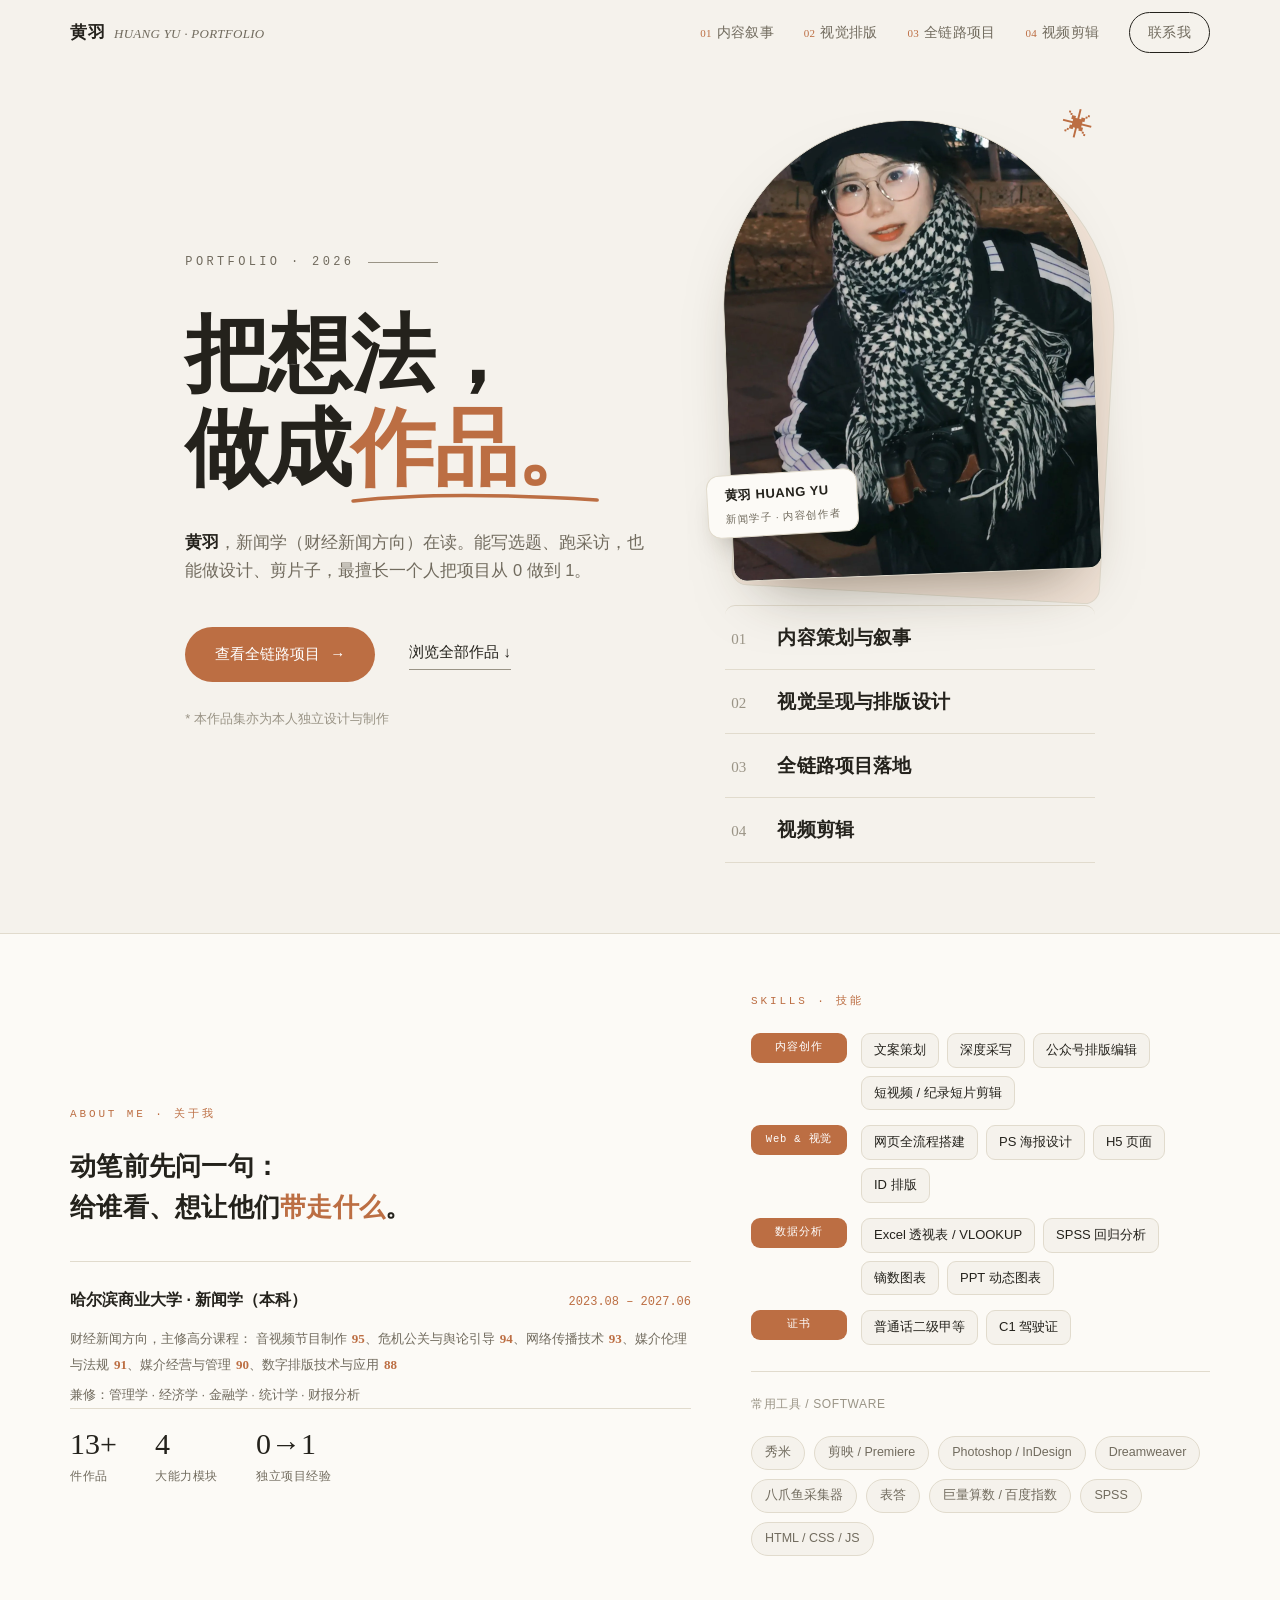
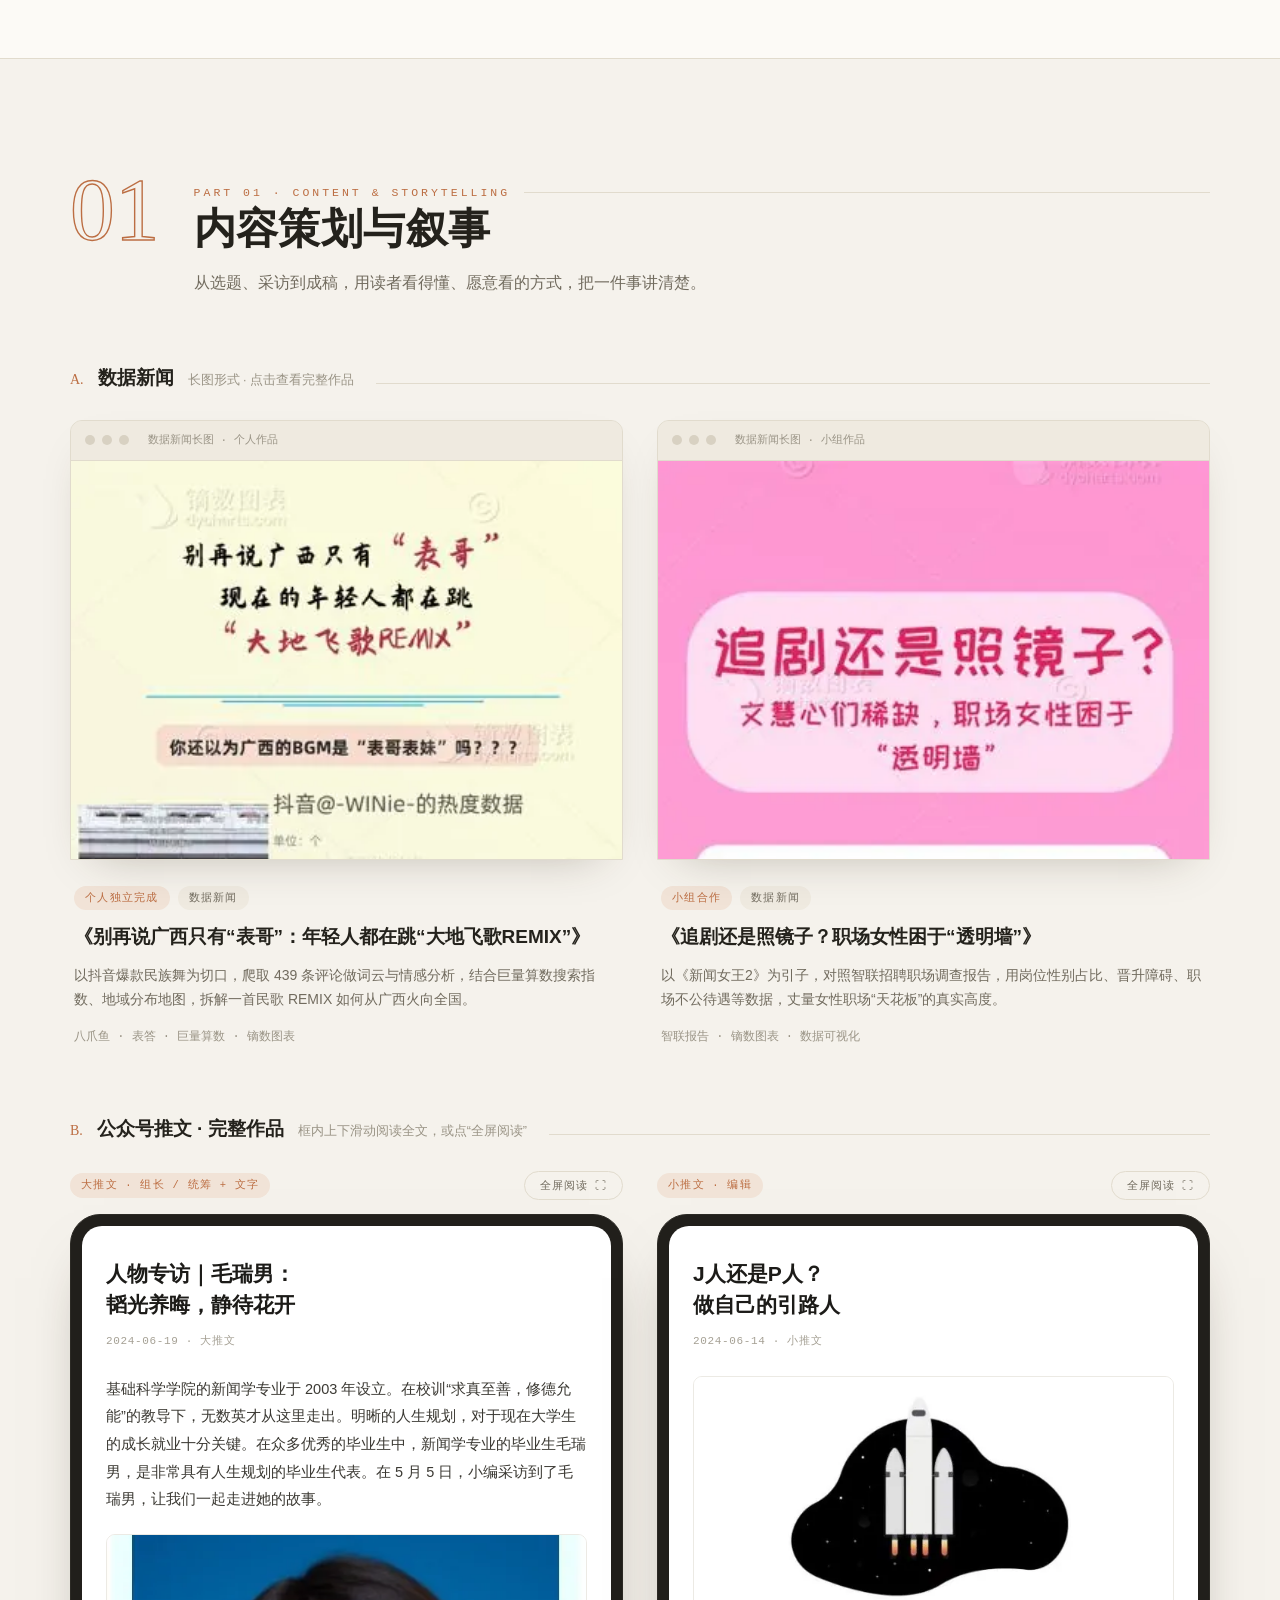
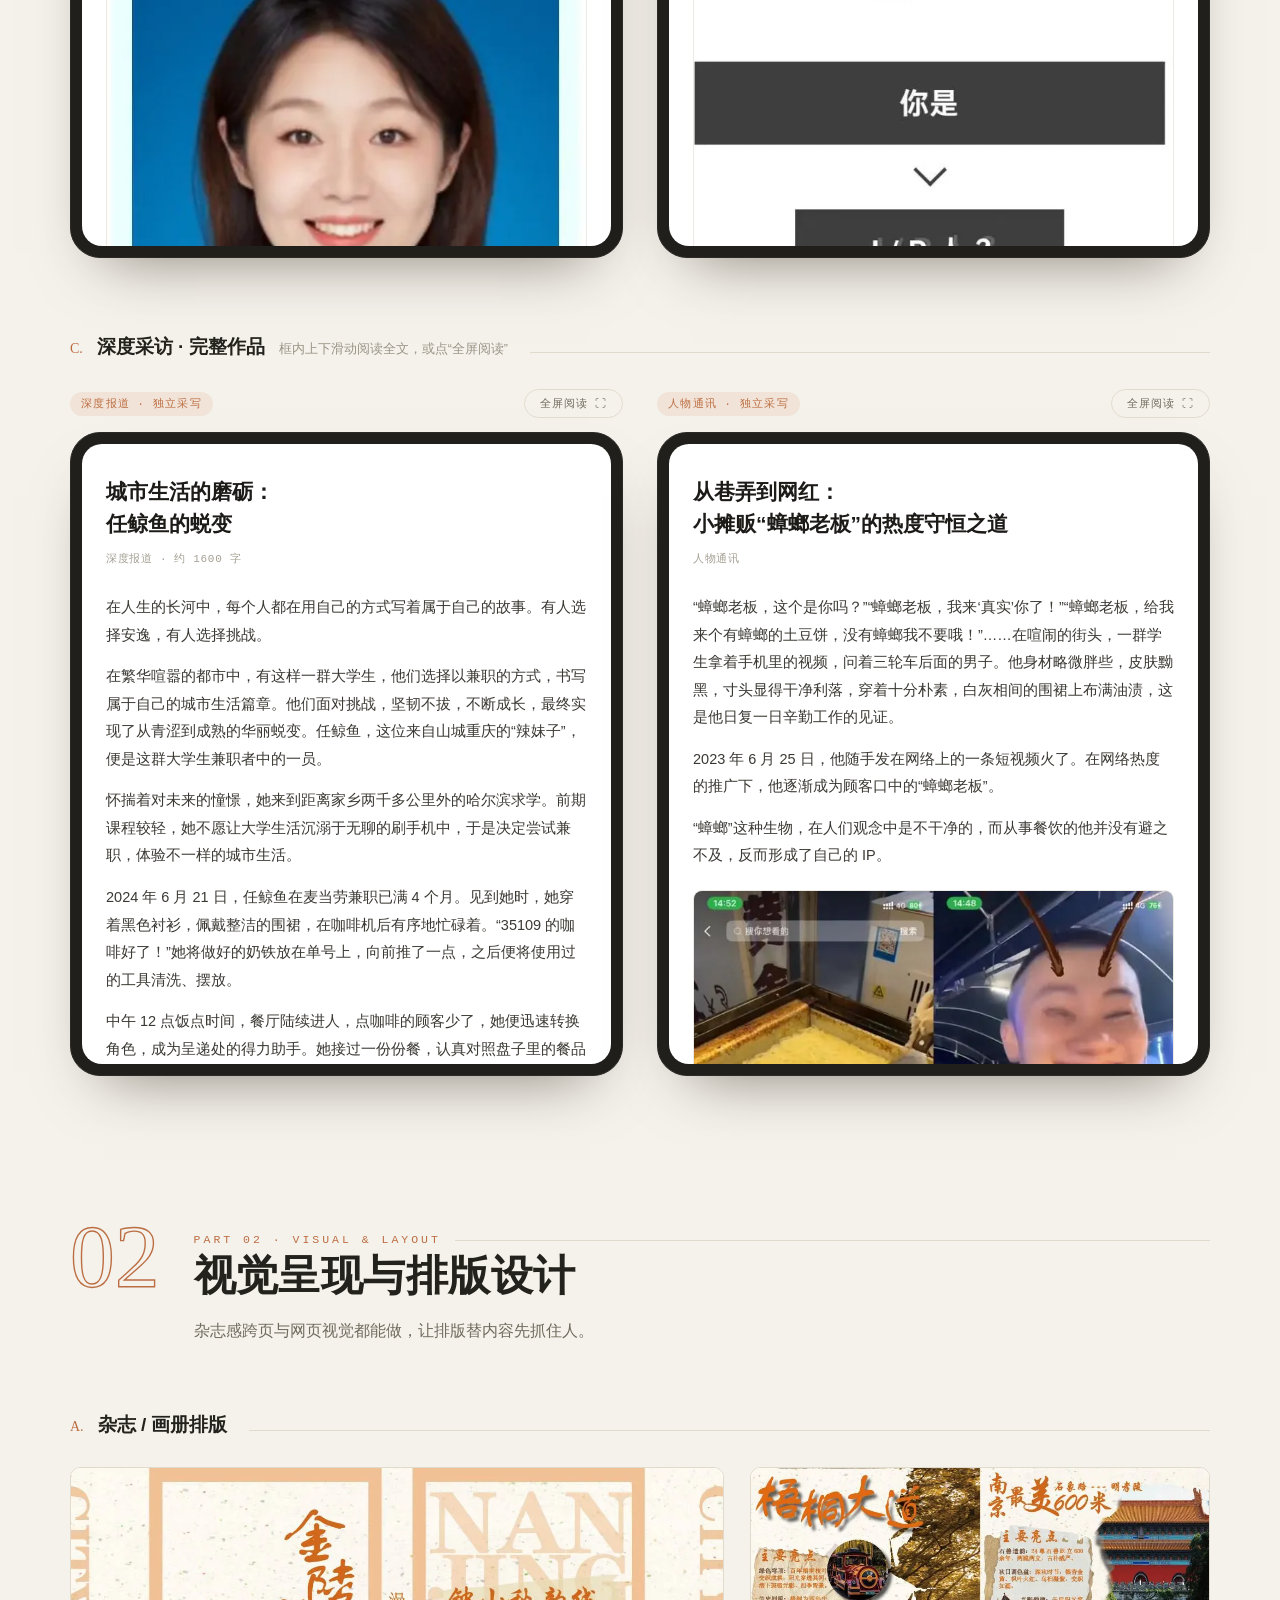
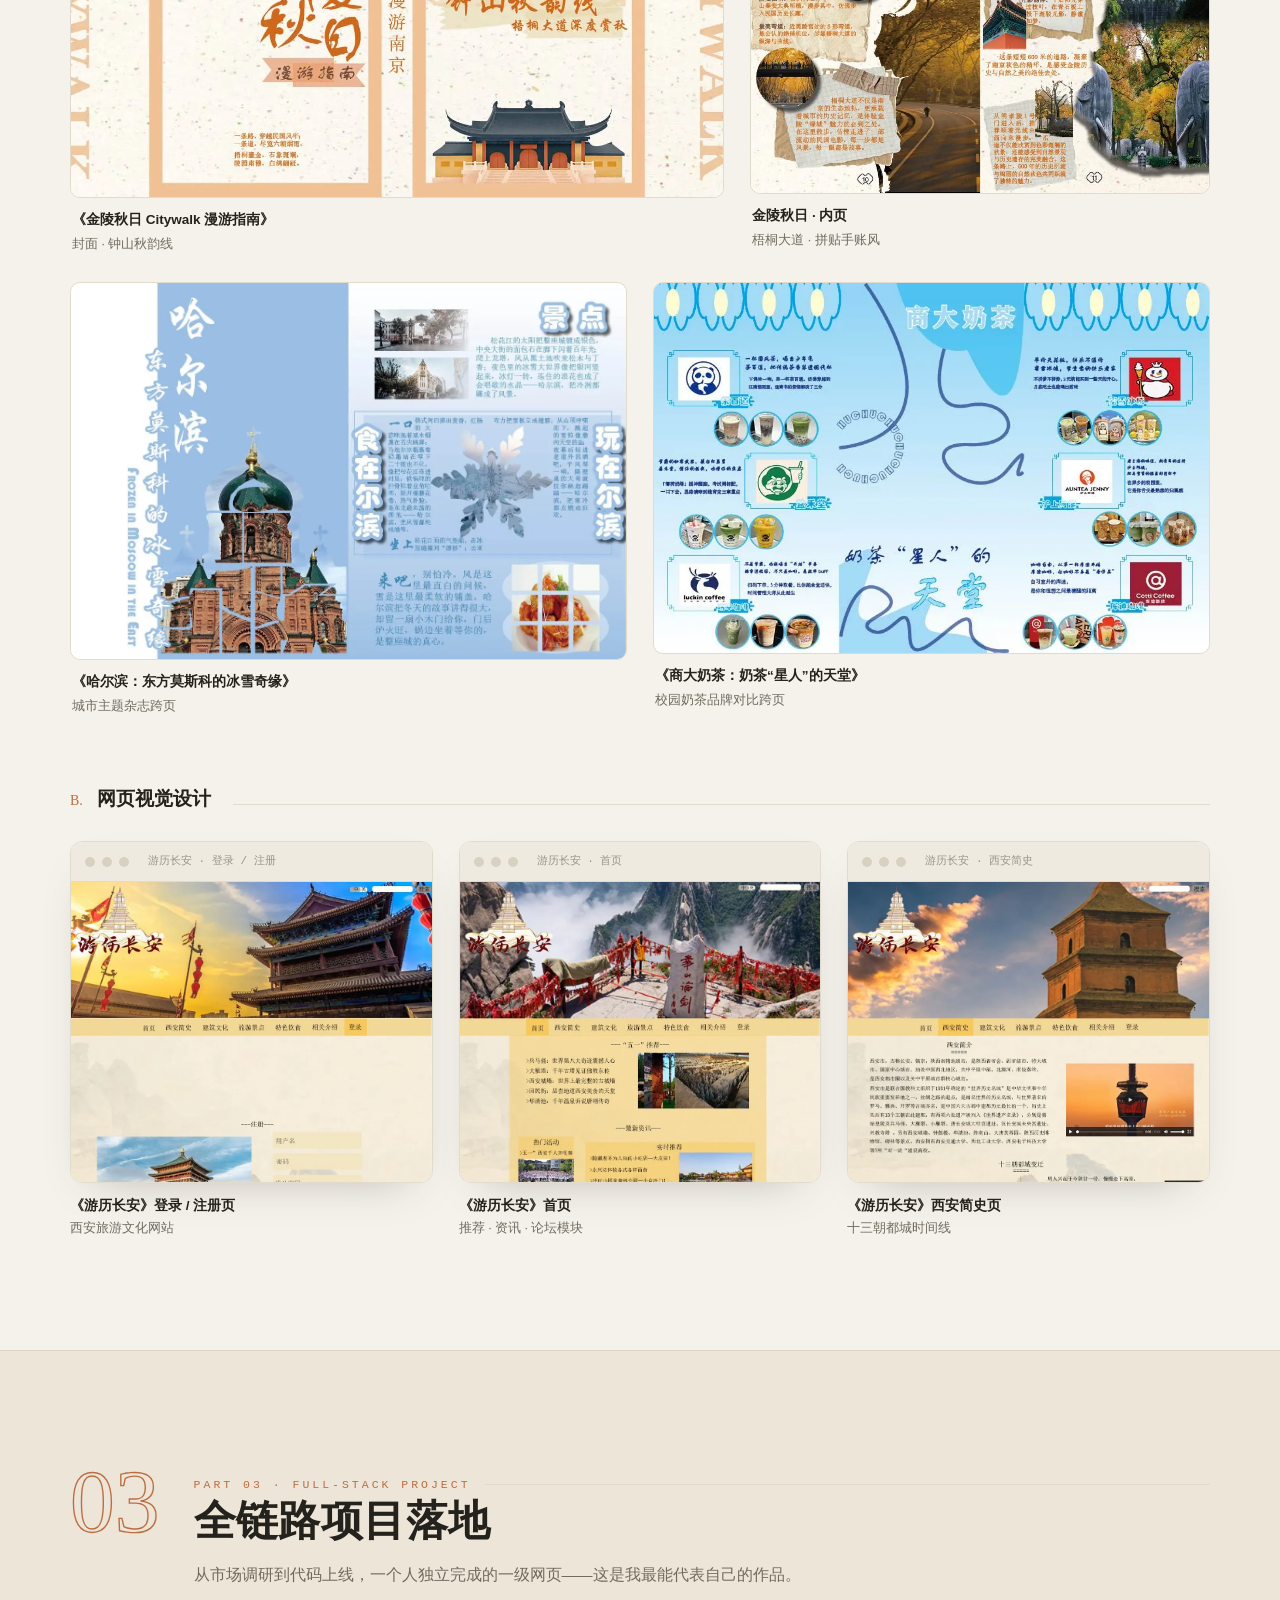
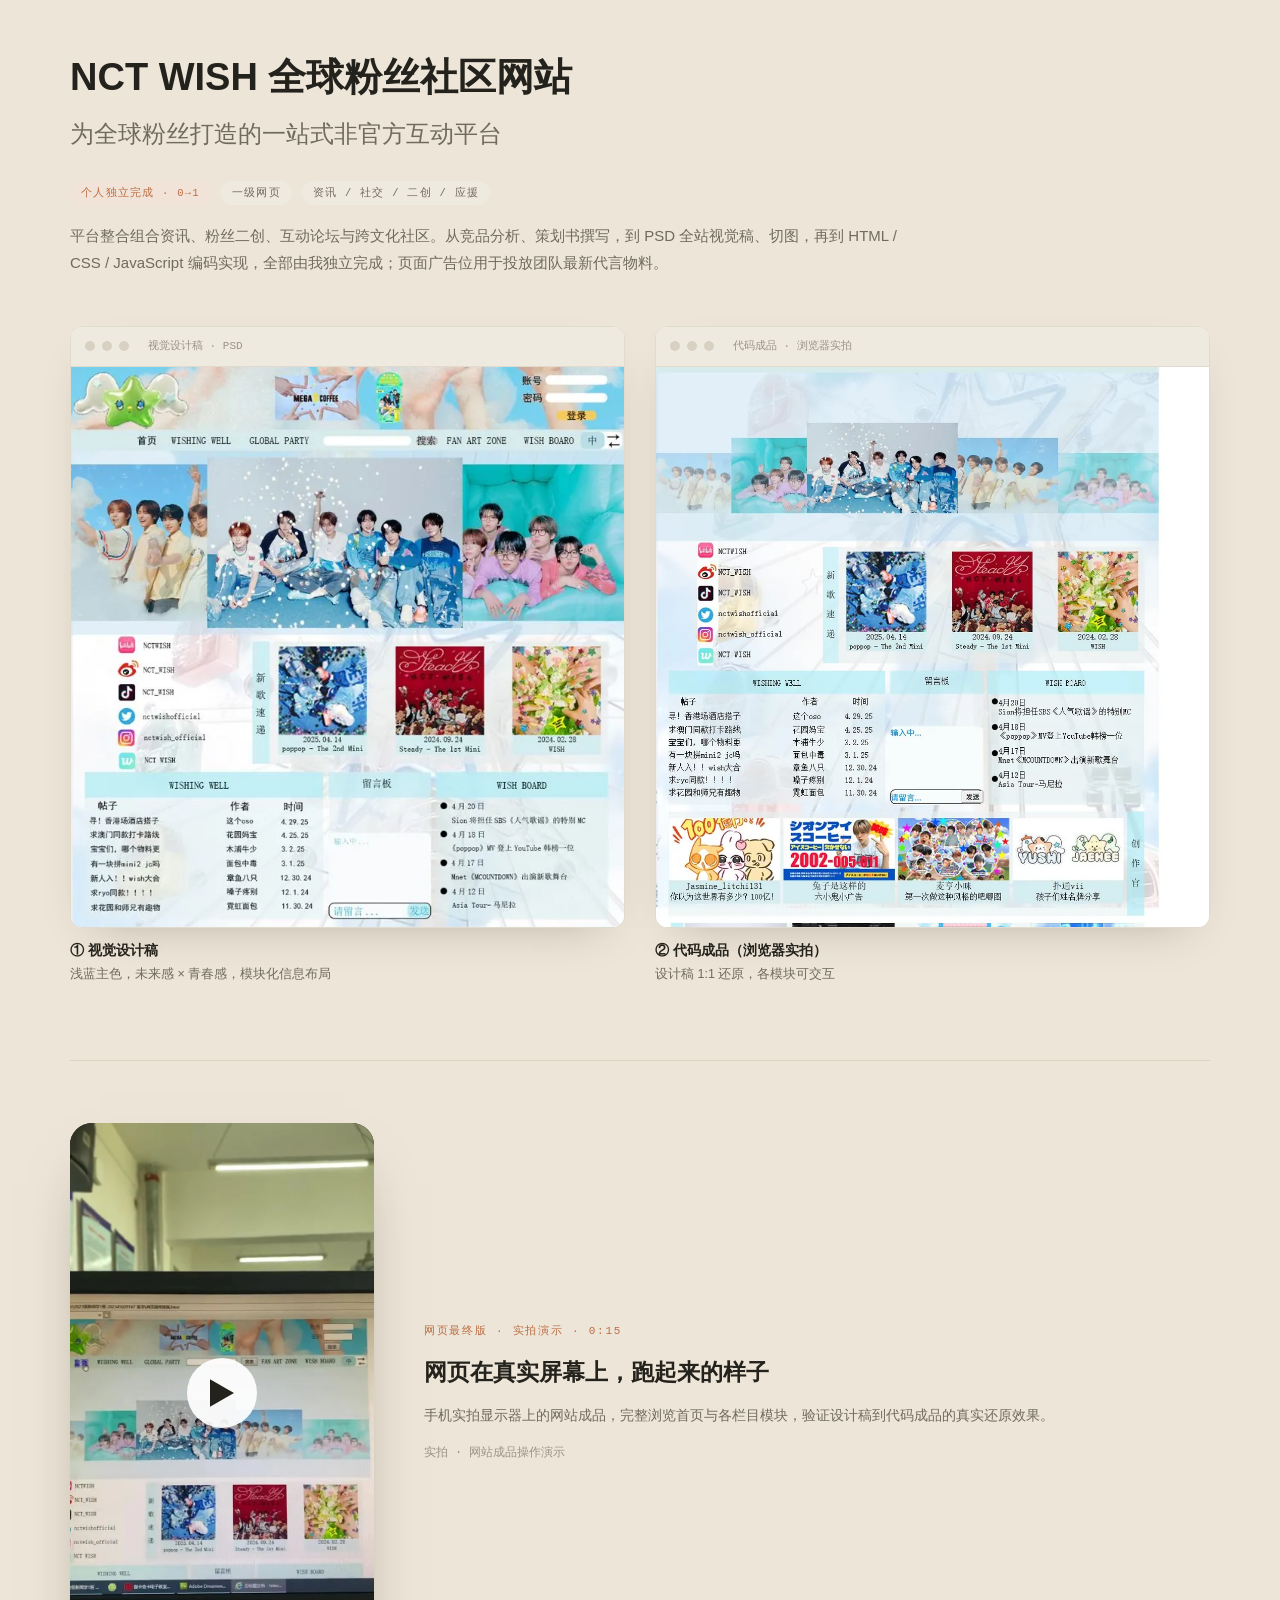
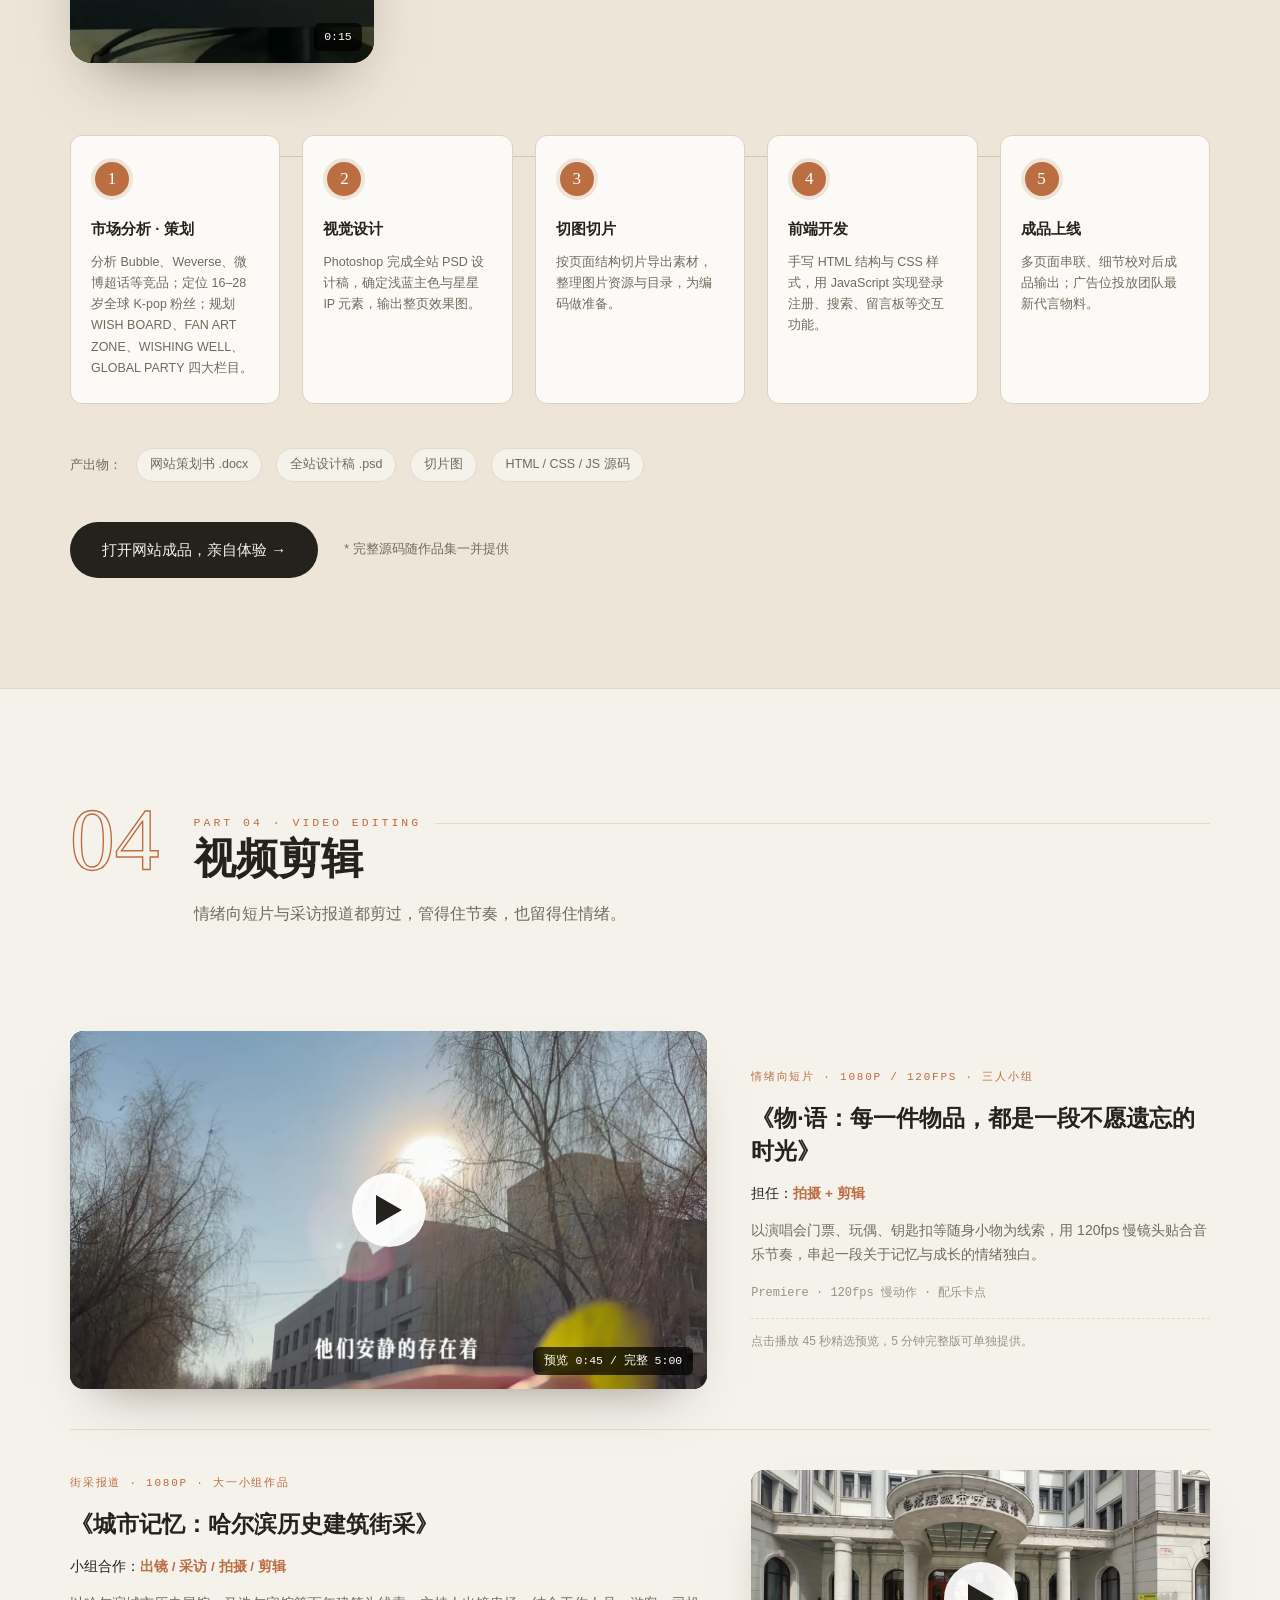
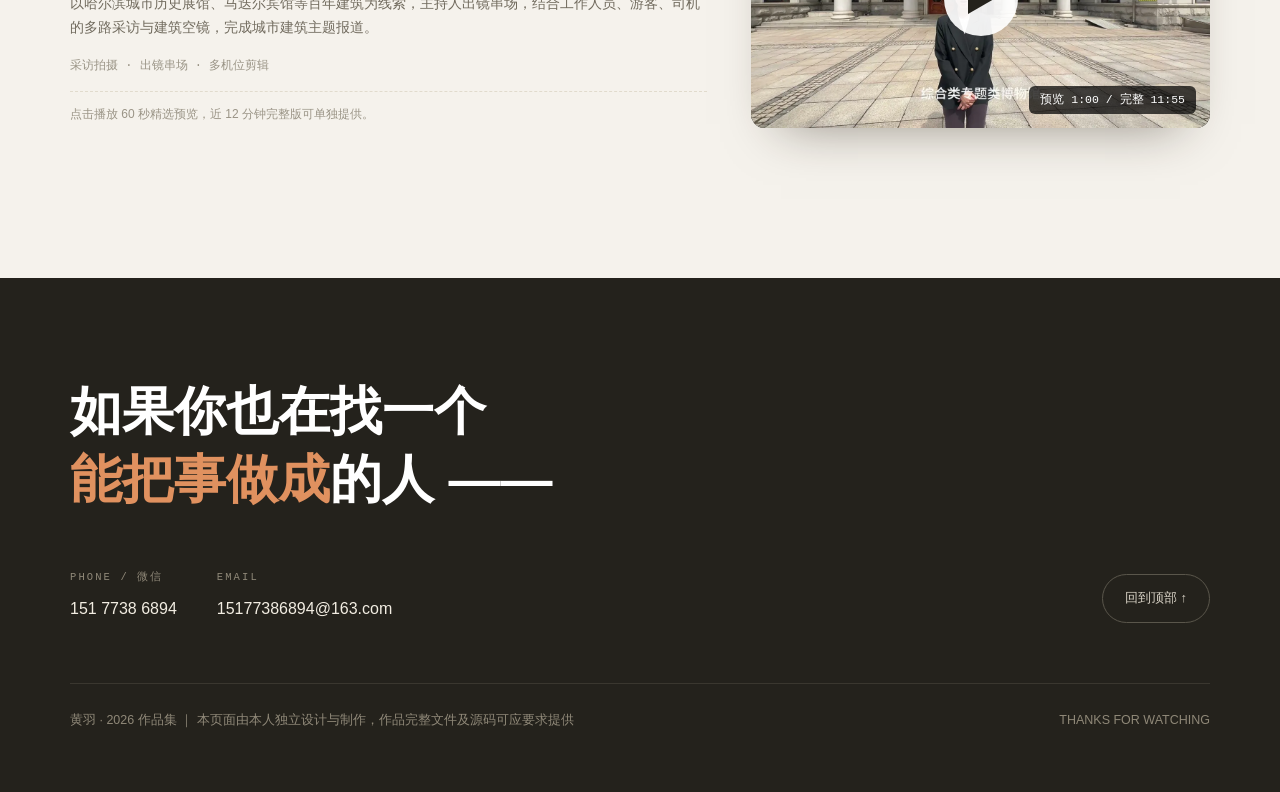
==== commit b3cd09f3: "Add files via upload" ====
--- a/index.html
+++ b/index.html
@@ -620,7 +620,7 @@
               <p>对任鲸鱼而言，每一次兼职都是一次珍贵的人生体验，而非浪费时间。她用行动展现了大学生城市生活的新方式，诠释了城市生活的磨砺与蜕变。</p>
               <p>任鲸鱼的故事，是每一个在都市中奋斗的大学生的缩影。她用行动证明：兼职不止是为了生计，更是一种生活态度，一种对自我成长的追求。</p>
               <div class="ac-end">— END —</div>
-              <div class="ac-credits">采写｜黄羽　指导教师｜刘杨</div>
+              <div class="ac-credits">采写｜黄羽　指导教师｜杜紫薇</div>
             </div>
           </div>
         </div>
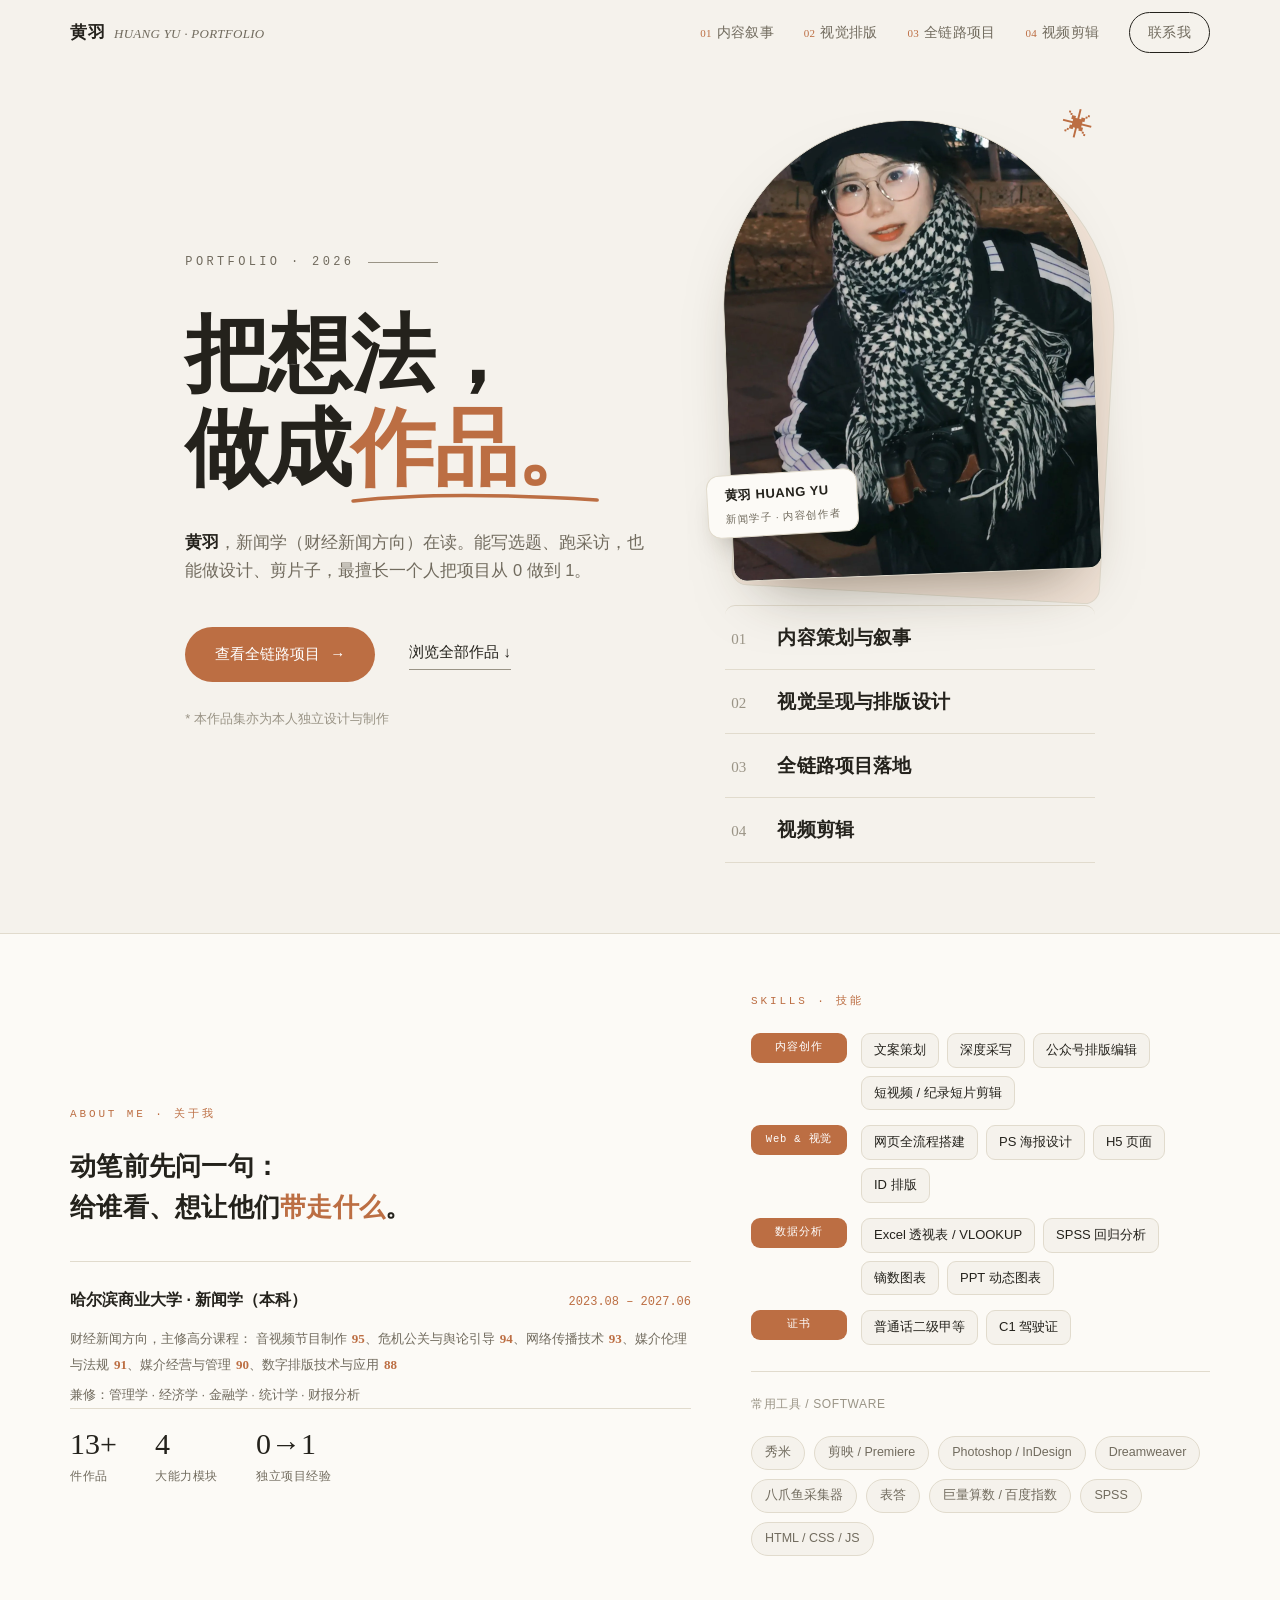
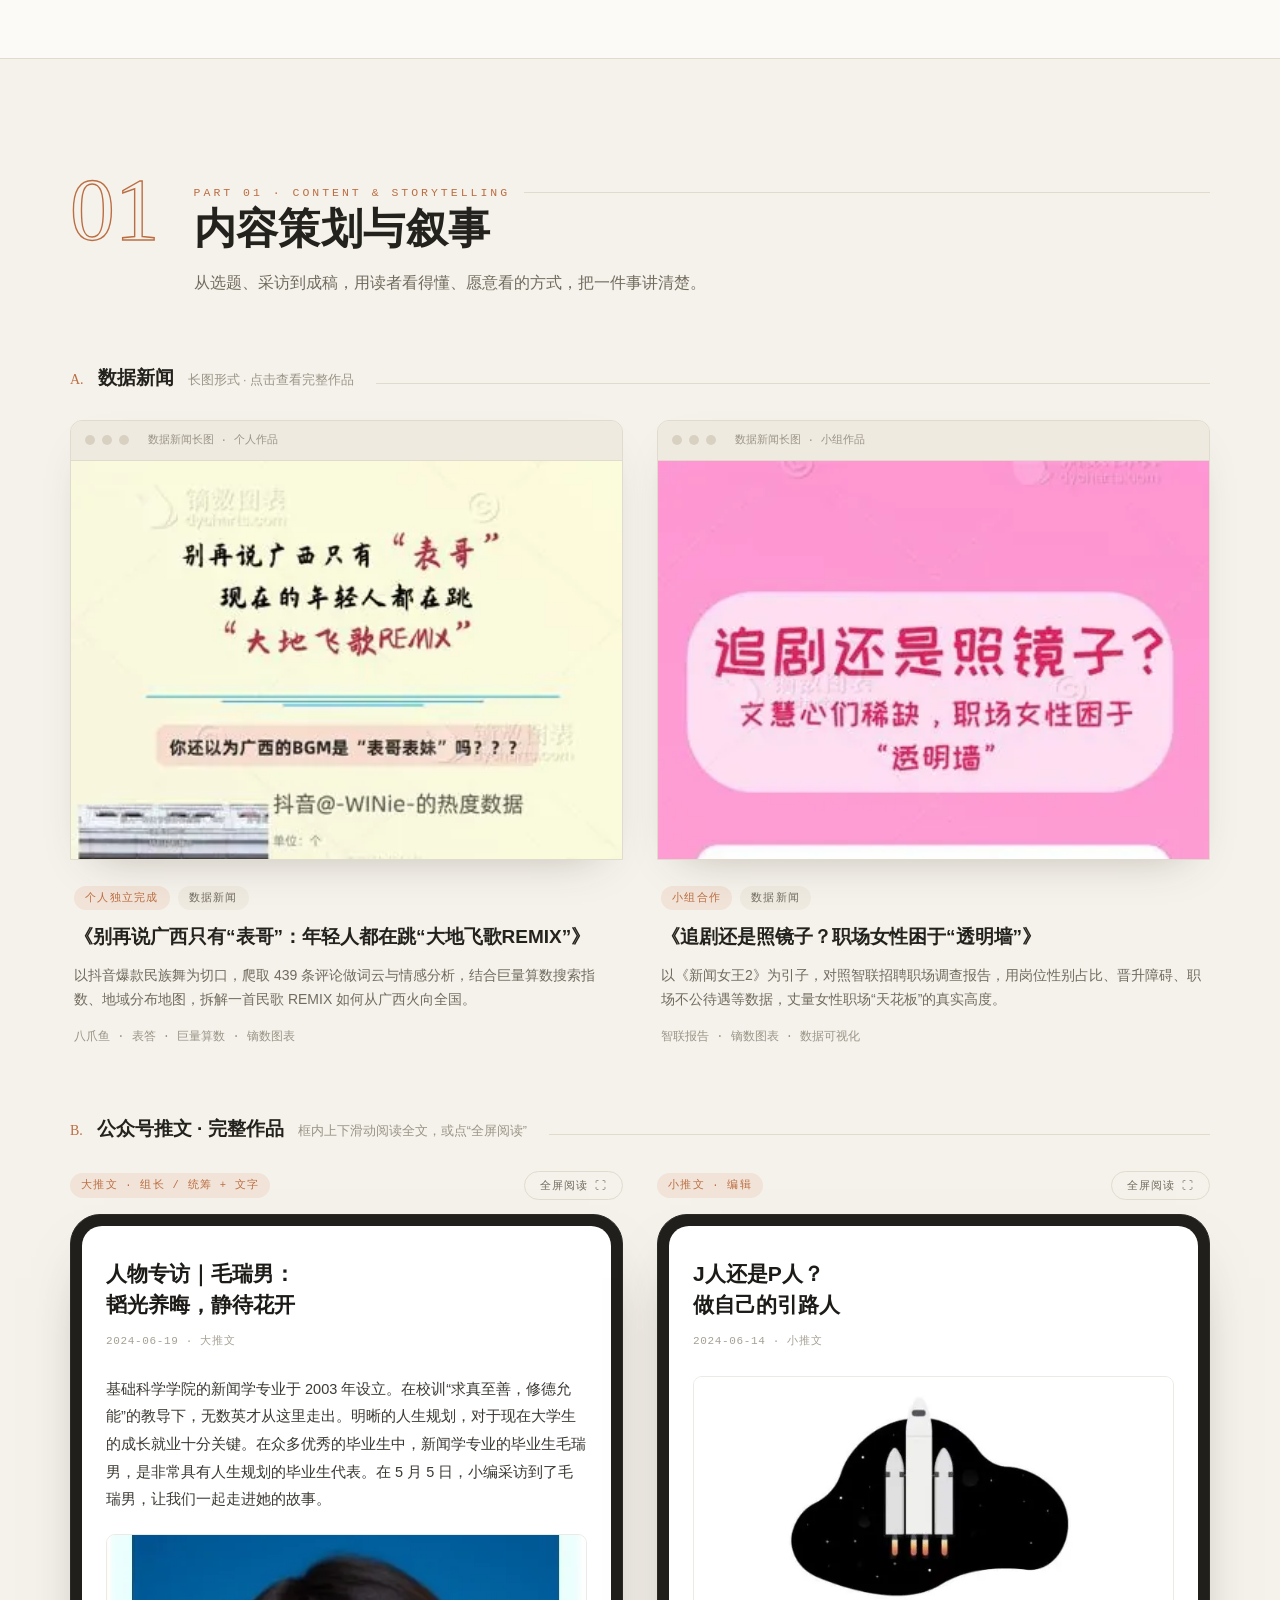
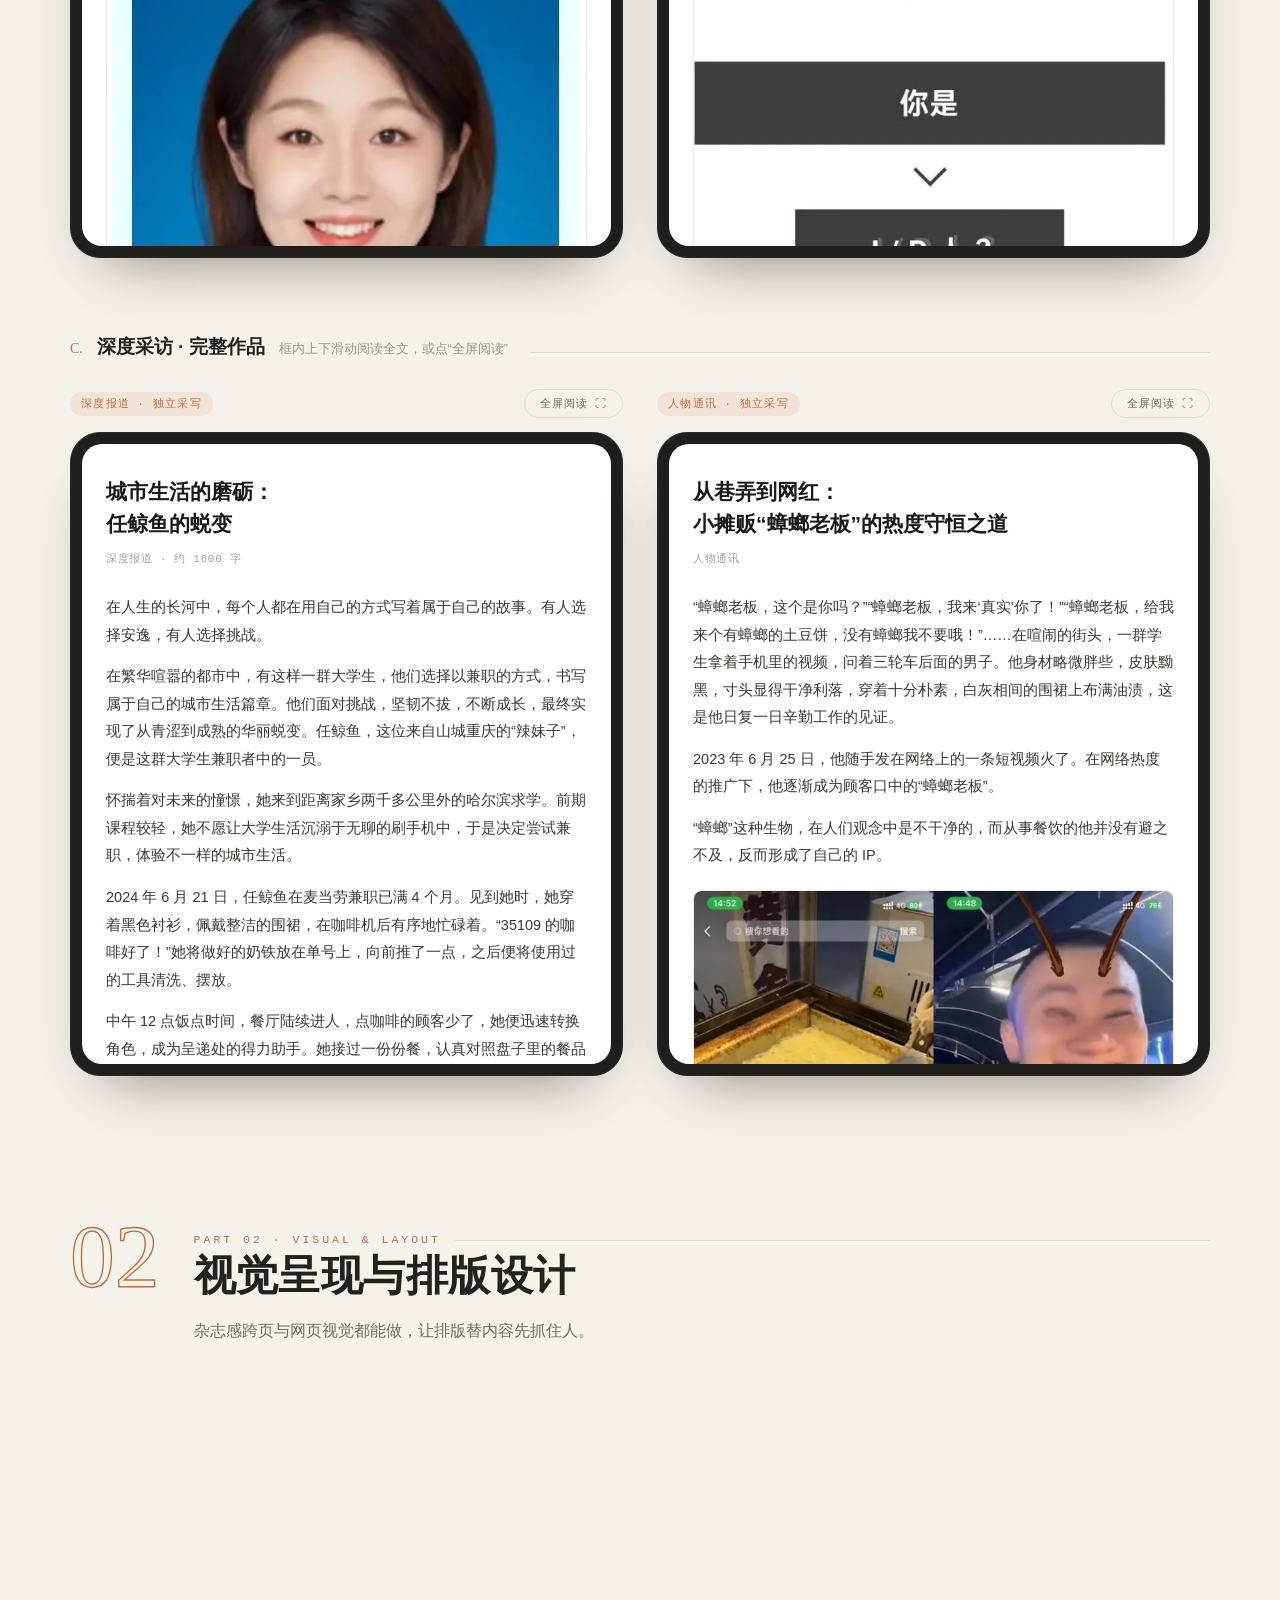
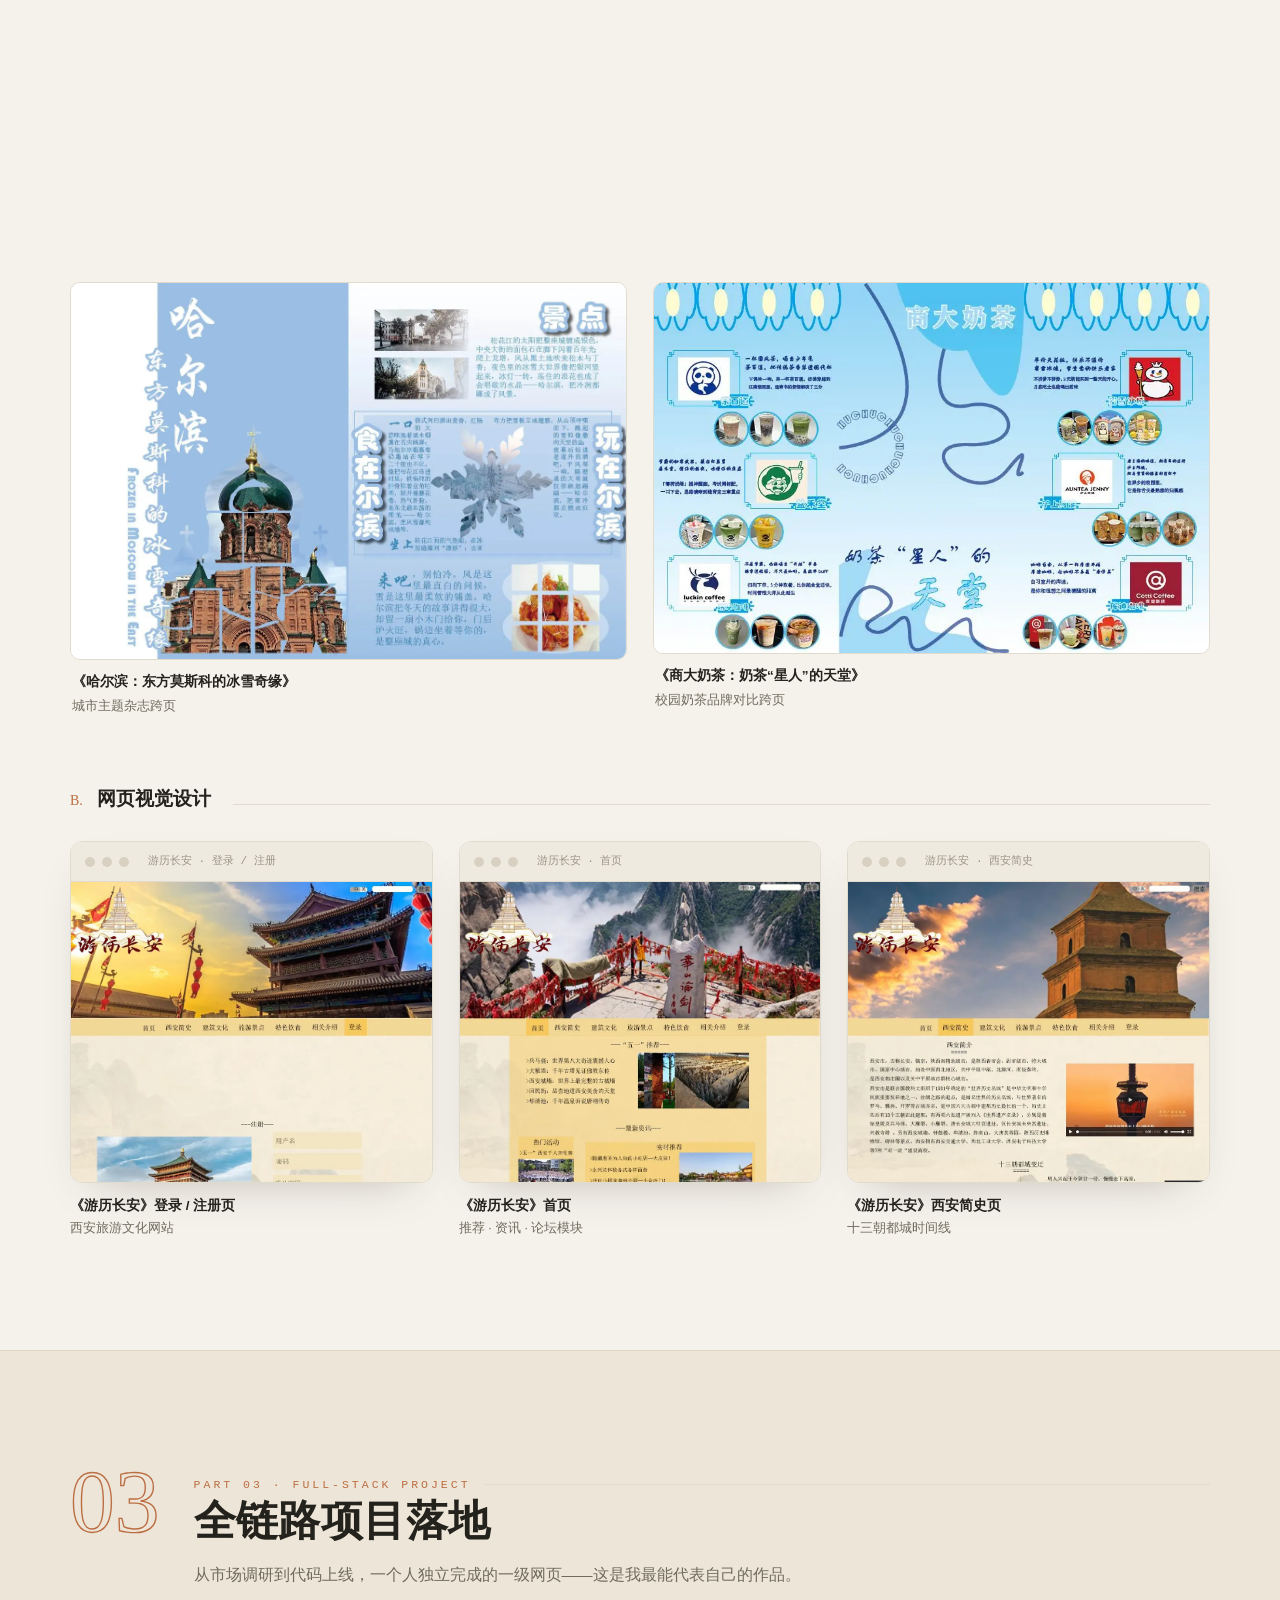
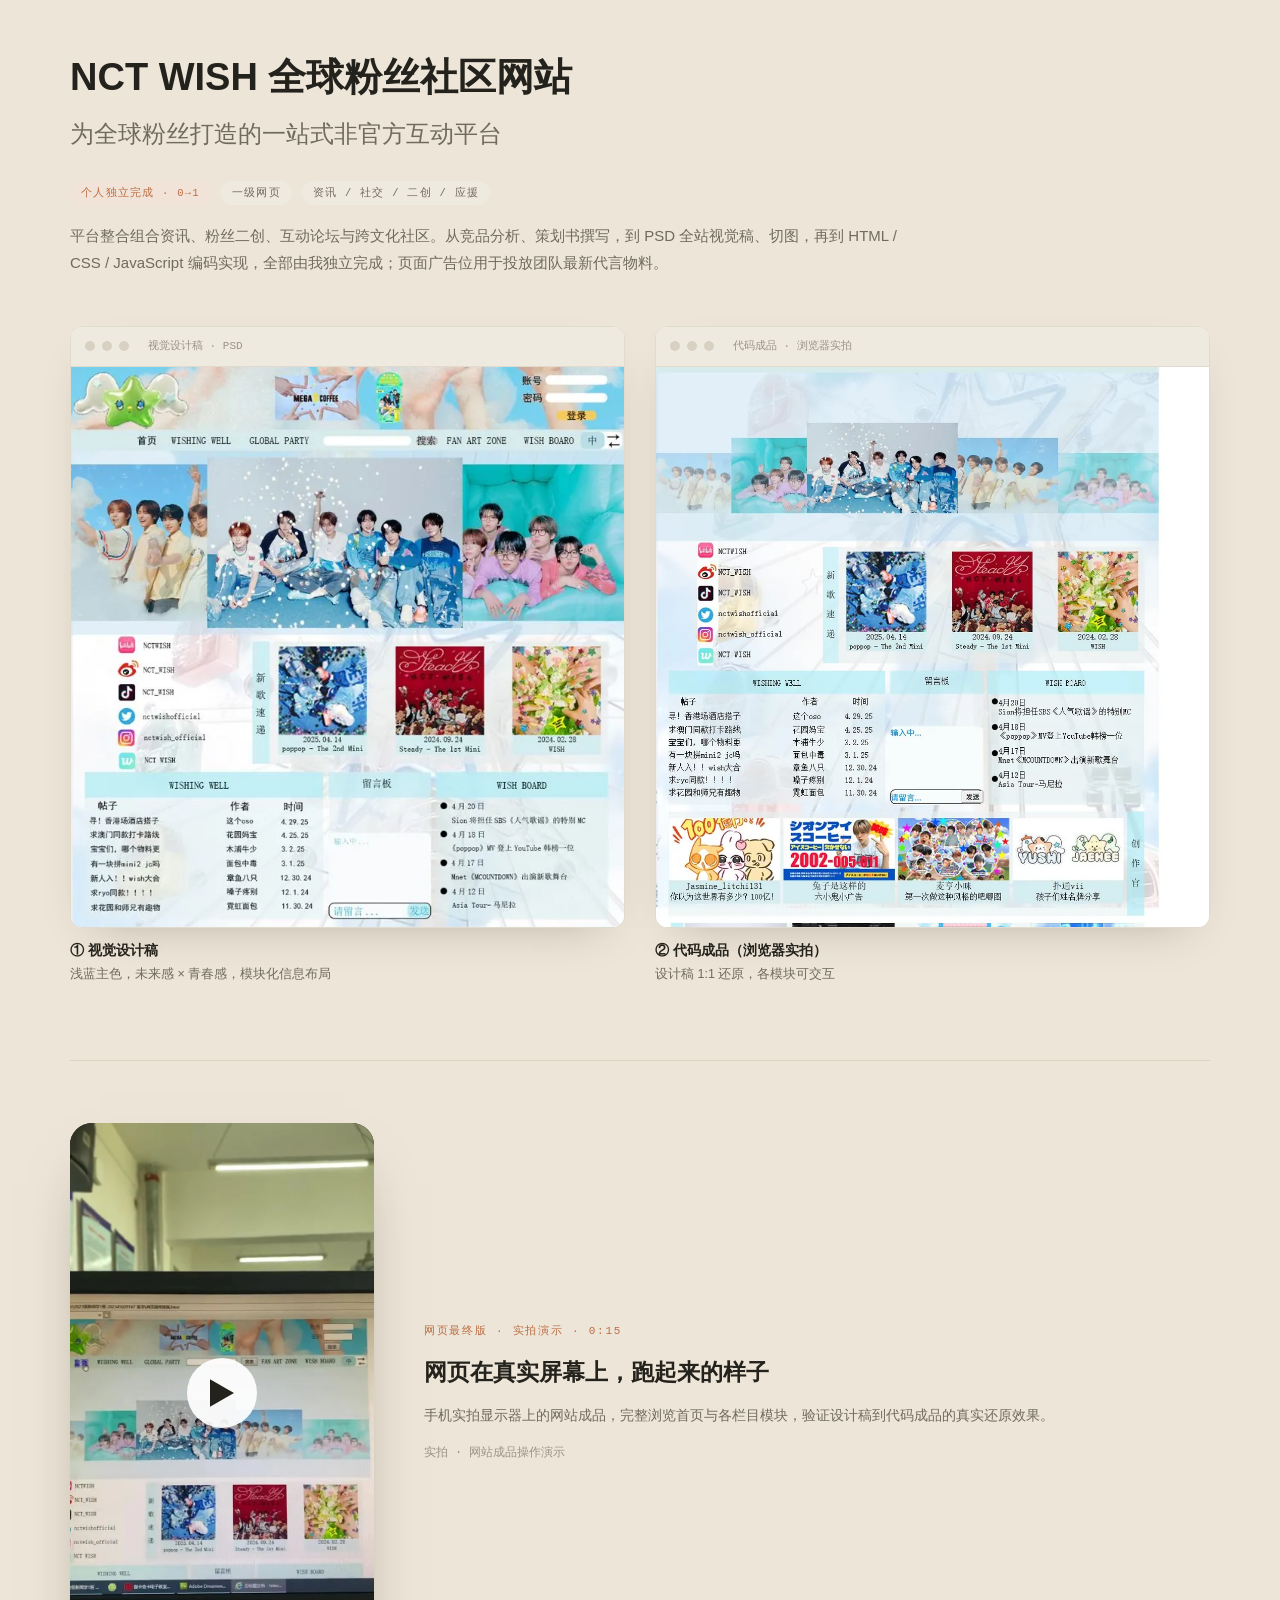
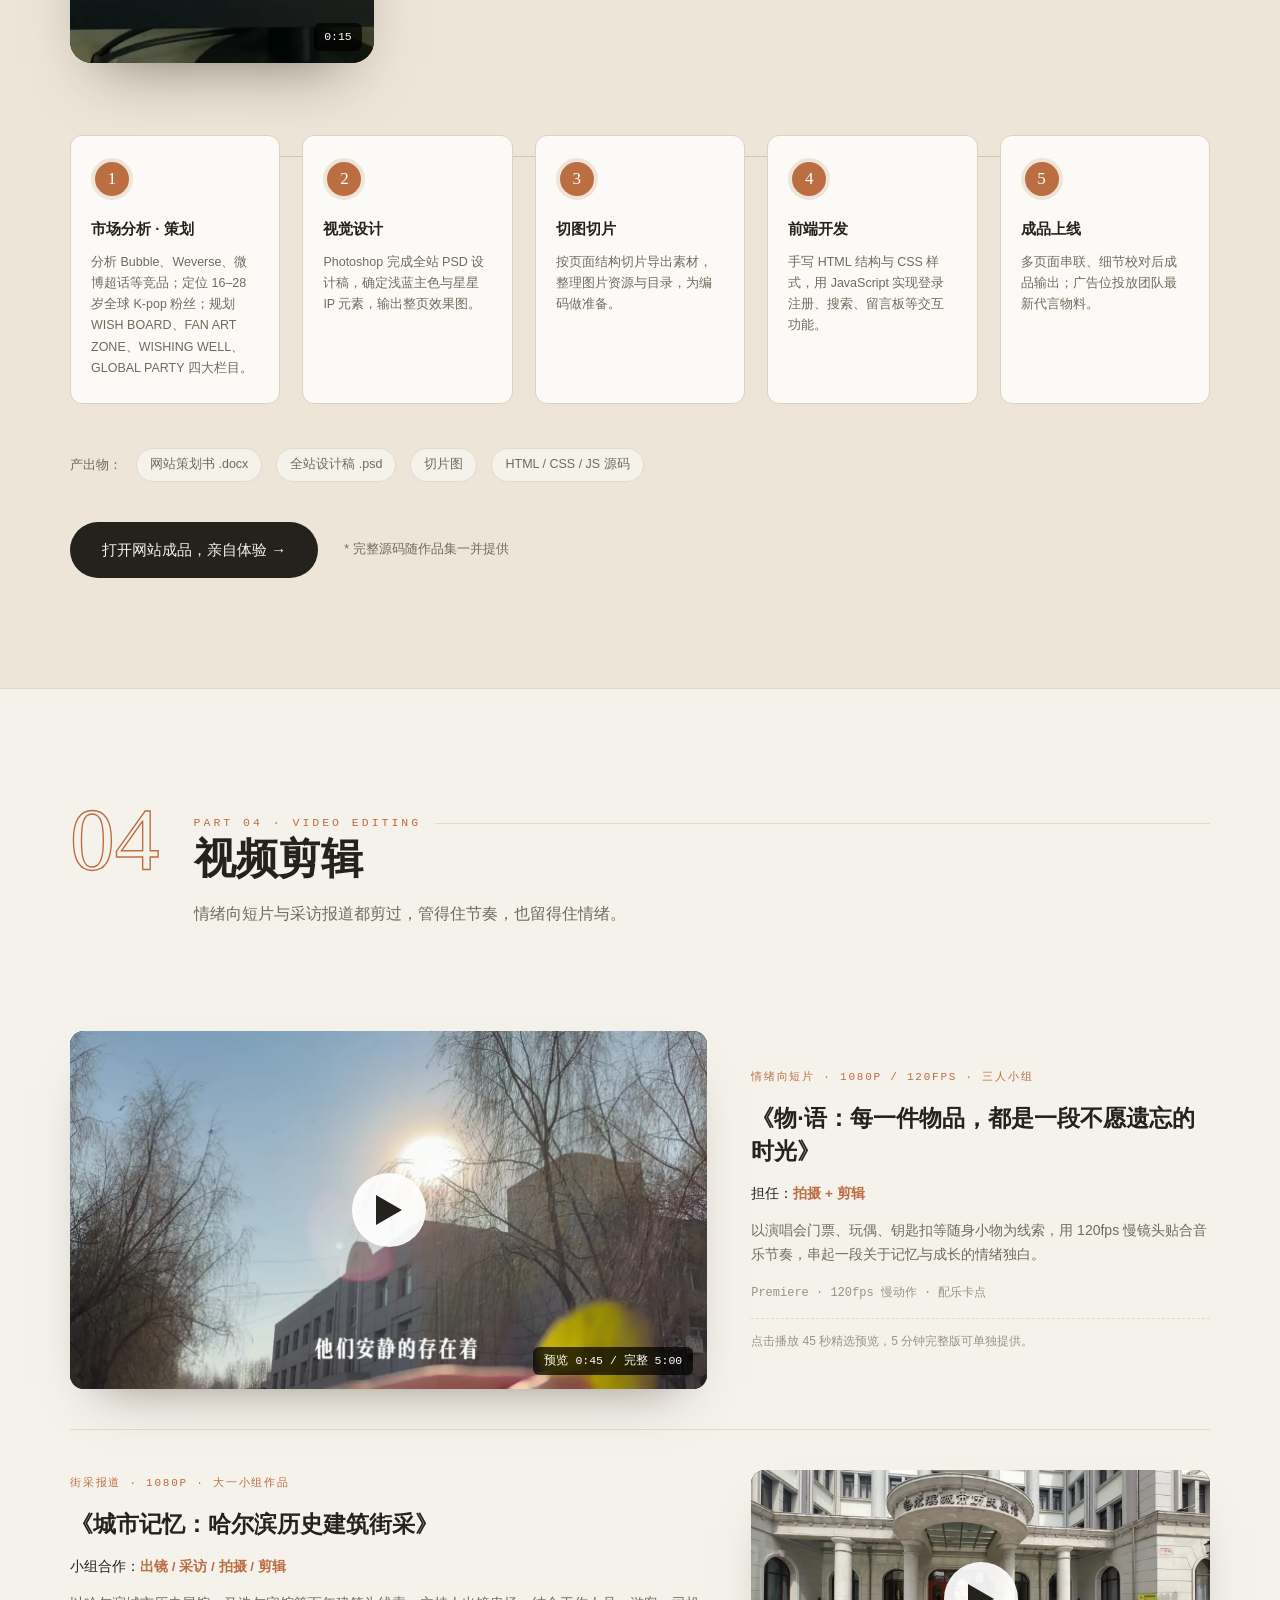
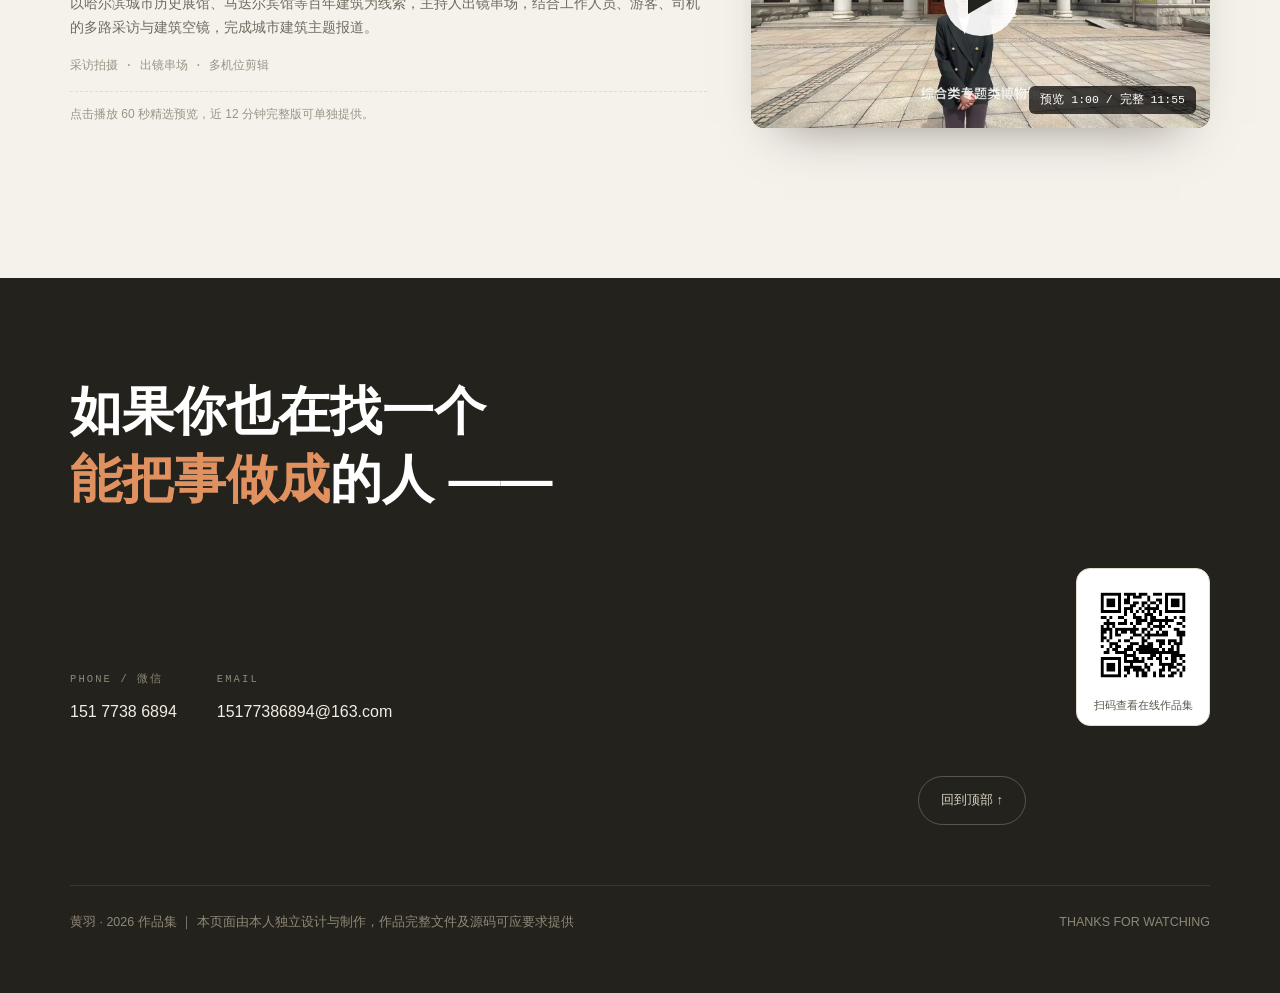
==== commit 2a2af848: "Add files via upload" ====
--- a/index.html
+++ b/index.html
@@ -212,7 +212,10 @@
 footer{padding:100px 0 60px;background:var(--ink);color:#D9D3C6}
 .foot-title{font-size:clamp(30px,4.4vw,52px);font-weight:700;line-height:1.3;color:#fff}
 .foot-title em{font-style:normal;color:#E0915F}
-.foot-grid{display:grid;grid-template-columns:1fr auto;gap:50px;margin-top:54px;align-items:end}
+.foot-grid{display:grid;grid-template-columns:1fr auto;gap:50px;margin-top:54px;align-items:end}
+.foot-qr{background:#fff;border:1px solid var(--line);border-radius:14px;padding:12px 12px 10px;text-align:center}
+.foot-qr img{width:108px;height:108px;display:block}
+.foot-qr span{display:block;font-size:11px;color:#5A564B;margin-top:7px;white-space:nowrap}
 .foot-contact{display:flex;gap:40px;flex-wrap:wrap}
 .fc-item .l{font-family:var(--mono);font-size:10.5px;letter-spacing:.2em;color:#8F8878;margin-bottom:9px}
 .fc-item .v{font-size:16px;color:#F2EDE2}
@@ -813,7 +816,7 @@
     </div>
 
     <div class="key-cta rv">
-      <a class="btn-dark" href="nct-site/网页最终排版.html" target="_blank">打开网站成品，亲自体验 →</a>
+      <a class="btn-dark" href="nct-site/index.html" target="_blank">打开网站成品，亲自体验 →</a>
       <span class="key-note">* 完整源码随作品集一并提供</span>
     </div>
   </div>
@@ -878,6 +881,10 @@
           <div class="v">15177386894@163.com</div>
         </div>
       </div>
+      <div class="foot-qr rv">
+        <img src="[data-uri]" alt="作品集二维码"/>
+        <span>扫码查看在线作品集</span>
+      </div>
       <a href="#top" class="totop rv">回到顶部 ↑</a>
     </div>
     <div class="foot-note">
